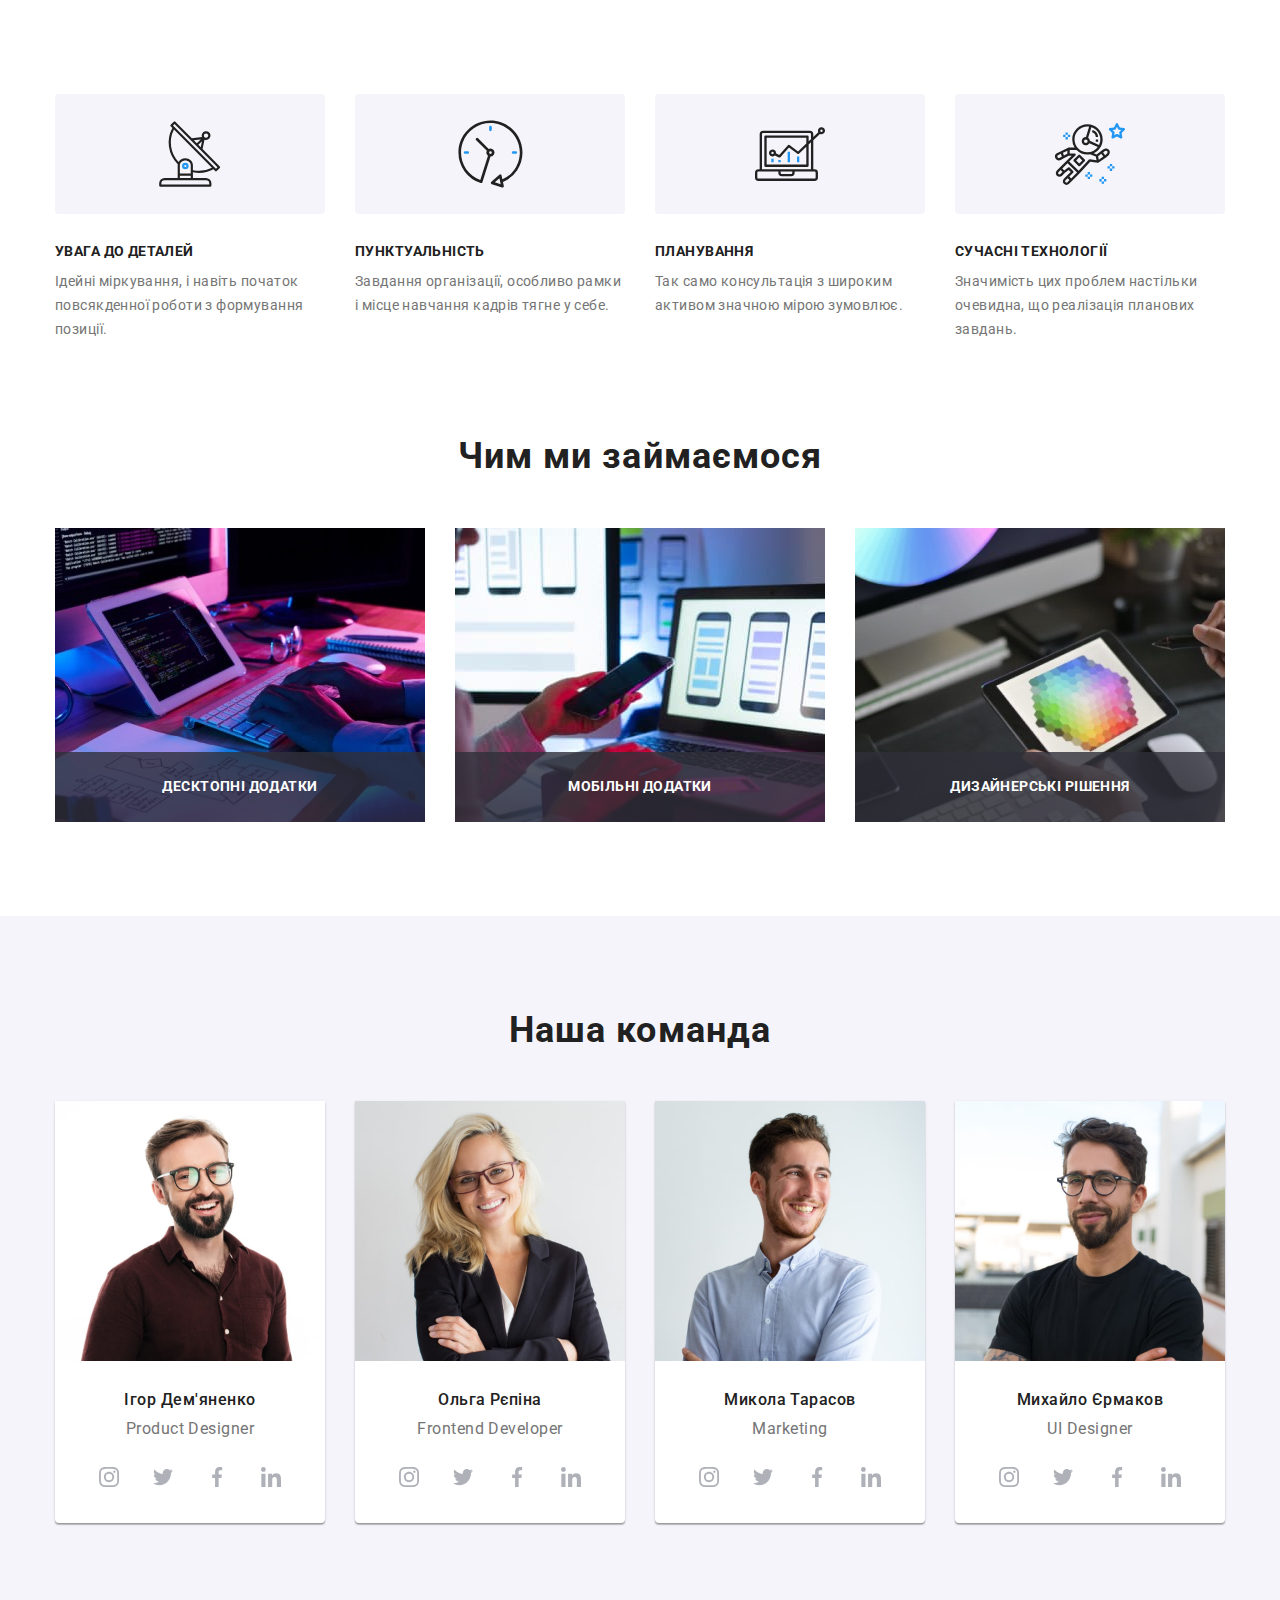
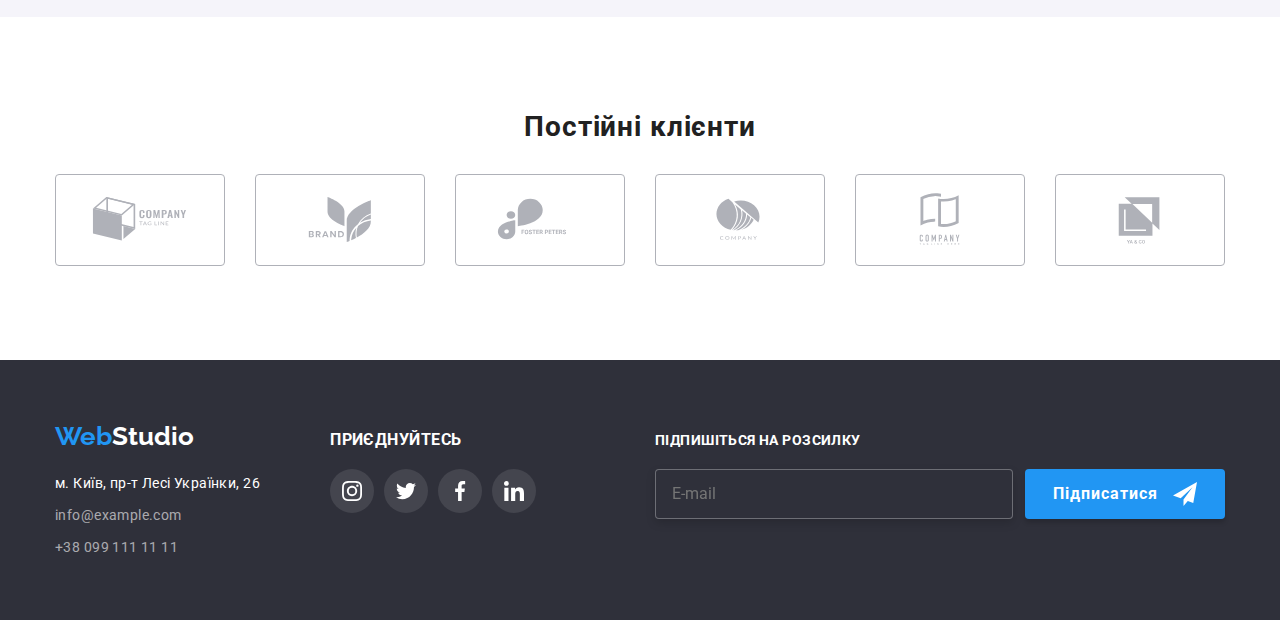
==== index.html @ 2b9a538c "фото та футер" ====
<!DOCTYPE html>
<html lang="uk">
  <head>
    <meta charset="UTF-8" />
    <meta http-equiv="X-UA-Compatible" content="IE=edge" />
    <meta name="viewport" content="width=device-width, initial-scale=1.0" />
    <title>WebStudio</title>
    <link rel="preconnect" href="https://fonts.googleapis.com"> 
    <link rel="preconnect" href="https://fonts.gstatic.com" crossorigin> 
    <link href="https://fonts.googleapis.com/css2?family=Raleway:wght@700&family=Roboto:wght@400;500;700;900&display=swap" rel="stylesheet">
    <link rel="stylesheet" href="https://cdnjs.cloudflare.com/ajax/libs/modern-normalize/1.1.0/modern-normalize.min.css">
    <link rel="stylesheet" href="./css/main.min.css">
    
</head>
  <body>
    <!-- <header class="header">
        <div class="conteiner">
            <nav class="navigation">  
                <span class="logo navigation__logo">
                    <a class="logo__wed link" href="/" lang="en">Web<span class="logo__studio--dark link">Studio</span> </a> 
                </span> 
                    <ul class="navigation__list link list">
                        <li class="navigation__page"> <a  class="navigation__link navigation__link--active link" href="./index.html">Студія</a></li>
                        <li class="navigation__page"> <a class="navigation__link link" href="./portfolio.html">Портфоліо</a></li>
                        <li class="navigation__page"> <a class="navigation__link link" href="#">Контакти</a></li>
                    </ul>
                </nav> 
                <ul class="contacts header__contacts list">
                    <li class="contacts__items">
                        <a href="moilto:info@devstudio.com" class="contacts__link link">
                            <svg class="contacts__icon" width="16" height="12"> 
                                <use href="./images/symbol-defs.svg#icon-envelope"></use>
                            </svg> 
                            info@devstudio.com </a></li>
                    <li class="contacts__items"> 
                        <a href="tel:+380961111111" class="contacts__link link">
                            <svg class="contacts__icon" width="10" height="16">
                                <use href="./images/symbol-defs.svg#icon-smartphone"></use>
                            </svg>
                            +38 096 111 11 11</a> 
                    </li> 
                </ul>
        </div>
    </header> -->
    <main>
        <!-- <section class="hero">
            <div class="conteiner">
                <h1 class="hero__title">Ефективні рішення для вашого бізнесу</h1>
                <button class="hero__btn" type="button" data-modal-open >Замовити послугу</button>
            </div>
        </section> -->
        <section class="after-hero section">
            <div class="conteiner">
                <h2 class="visually-hidden"> Наші переваги </h2>
            <ul class="after-hero__list">
                <li class="after-hero__item list"> 
                    <div class="after-hero__conteiner">
                        <svg class="after-hero__icon" width="65.32" height="70">
                            <use href="./images/symbol-defs.svg#icon-antenna-1"></use>
                        </svg>
                    </div>
                    <h3 class="after-hero__subtitle">УВАГА ДО ДЕТАЛЕЙ</h3> 
                    <p class="after-hero__text">Ідейні міркування, і навіть початок повсякденної роботи з формування позиції.</p>
                </li>
                <li class="after-hero__item list"> 
                    <div class="after-hero__conteiner">
                        <svg class="after-hero__icon" width="66.96" height="70">
                            <use href="./images/symbol-defs.svg#icon-clock-1"></use>
                        </svg>
                    </div>
                    <h3 class="after-hero__subtitle">ПУНКТУАЛЬНІСТЬ</h3> 
                    <p class="after-hero__text">Завдання організації, особливо рамки і місце навчання кадрів тягне у себе.</p>
                </li>
                <li class="after-hero__item list"> 
                    <div class="after-hero__conteiner">
                        <svg class="after-hero__icon" width="70" height="70">
                            <use  href="./images/symbol-defs.svg#icon-diagram-1"></use>
                        </svg>
                    </div>
                    <h3 class="after-hero__subtitle">ПЛАНУВАННЯ</h3> 
                    <p class="after-hero__text">Так само консультація з широким активом значною мірою зумовлює.</p>
                </li>
                <li class="after-hero__item list"> 
                    <div class="after-hero__conteiner">
                        <svg class="after-hero__icon" width="70" height="70">
                            <use href="./images/symbol-defs.svg#icon-astronaut-1"></use>
                        </svg>
                    </div>
                    <h3 class="after-hero__subtitle">СУЧАСНІ ТЕХНОЛОГІЇ</h3> 
                    <p class="after-hero__text">Значимість цих проблем настільки очевидна, що реалізація планових завдань.</p>
                </li>
            </ul>
            </div>  
        </section>
        <section class="work section">
            <div class="conteiner">
                <h2 class="work__heading">Чим ми займаємося</h2>
            <ul class="work__list">
                <li class="work__card list">
                    <img src="./images/img-1.jpg" alt="планування макету" class="work__img" width="370">
                    <div class="work__overlay">
                        <p class="work__text">Десктопні додатки</p>
                    </div>
                </li>
                <li class="work__card list">
                    <img src="./images/img-2.jpg" alt="позиціонування сторінки" class="work__img" width="370"> 
                    <div class="work__overlay">
                        <p class="work__text">Мобільні додатки</p>
                    </div>
                </li>
                <li class="work__card list">
                    <img src="./images/img-3.jpg" alt="підбір кольору" class="work__img" width="370">
                    <div class="work__overlay">
                        <p class="work__text">Дизайнерські рішення</p>
                    </div>
                </li>
            </ul>
            </div>
        </section>
        <section class="team section">
            <div class="conteiner">
                <h2 class="team__title list"> Наша команда</h2>
                <ul class="team__list">
                    <li class="developer team__items list"> 
                        <img  class="developer__foto" src="./images/specialist-1.jpg" alt="дизайнер продукта" width="270">
                        <div class="developer__conteiner">
                            <h3 class="developer__name">Ігор Дем'яненко</h3> 
                            <p class="developer__job" lang="en">Product Designer</p>
                            <ul class="developer__profile profile">
                                <li class="profile__list list">
                                    <a href="#" class="profile__link">
                                        <svg class="profile__icon" width="20" height="20">
                                            <use href="./images/symbol-defs.svg#icon-instagram-2"></use>
                                        </svg>
                                    </a>
                                </li>
                                <li class="profile__list list">
                                    <a href="#" class="profile__link">
                                        <svg class="profile__icon" width="20" height="20">
                                            <use href="./images/symbol-defs.svg#icon-twitter-1"></use>
                                        </svg>
                                    </a>
                                </li>
                                <li class="profile__list list">
                                    <a href="#" class="profile__link">
                                        <svg class="profile__icon" width="20" height="20">
                                            <use href="./images/symbol-defs.svg#icon-facebook-1"></use>
                                        </svg>
                                    </a>
                                </li>
                                <li class="profile__list list">
                                    <a href="#" class="profile__link">
                                        <svg class="profile__icon" width="20" height="20">
                                            <use href="./images/symbol-defs.svg#icon-linkedin-1"></use>
                                        </svg>
                                    </a>
                                </li>
                            </ul>
                        </div>
                    </li>
                    <li class="developer team__items list">
                        <img class="developer__foto" src="./images/specialist-2.jpg" alt="разработчик" width="270">
                        <div class="developer__conteiner">
                            <h3 class="developer__name">Ольга Рєпіна</h3> 
                            <p class="developer__job" lang="en">Frontend Developer</p>
                            <ul class="developer__profile profile">
                                <li class="profile__list list">
                                    <a href="#" class="profile__link">
                                        <svg class="profile__icon" width="20" height="20">
                                            <use href="./images/symbol-defs.svg#icon-instagram-2"></use>
                                        </svg>
                                    </a>
                                </li>
                                <li class="profile__list list">
                                    <a href="#" class="profile__link">
                                        <svg class="profile__icon" width="20" height="20">
                                            <use href="./images/symbol-defs.svg#icon-twitter-1"></use>
                                        </svg>
                                    </a>
                                </li>
                                <li class="profile__list list">
                                    <a href="#" class="profile__link">
                                        <svg class="profile__icon" width="20" height="20">
                                            <use href="./images/symbol-defs.svg#icon-facebook-1"></use>
                                        </svg>
                                    </a>
                                </li>
                                <li class="profile__list list">
                                    <a href="#" class="profile__link">
                                        <svg class="profile__icon" width="20" height="20">
                                            <use href="./images/symbol-defs.svg#icon-linkedin-1"></use>
                                        </svg>
                                    </a>
                                </li>
                            </ul>
                        </div>
                    </li>
                    <li class="developer team__items list">
                        <img class="developer__foto" src="./images/specialist-3.jpg" alt="маркетолог" width="270">
                        <div class="developer__conteiner">
                            <h3 class="developer__name">Микола Тарасов</h3> 
                            <p class="developer__job" lang="en">Marketing</p>
                            <ul class="developer__profile profile">
                                <li class="profile__list list">
                                    <a href="#" class="profile__link">
                                        <svg class="profile__icon" width="20" height="20">
                                            <use href="./images/symbol-defs.svg#icon-instagram-2"></use>
                                        </svg>
                                    </a>
                                </li>
                                <li class="profile__list list">
                                    <a href="#" class="profile__link">
                                        <svg class="profile__icon" width="20" height="20">
                                            <use href="./images/symbol-defs.svg#icon-twitter-1"></use>
                                        </svg>
                                    </a>
                                </li>
                                <li class="profile__list list">
                                    <a href="#" class="profile__link">
                                        <svg class="profile__icon" width="20" height="20">
                                            <use href="./images/symbol-defs.svg#icon-facebook-1"></use>
                                        </svg>
                                    </a>
                                </li>
                                <li class="profile__list list">
                                    <a href="#" class="profile__link">
                                        <svg class="profile__icon" width="20" height="20">
                                            <use href="./images/symbol-defs.svg#icon-linkedin-1"></use>
                                        </svg>
                                    </a>
                                </li>
                            </ul>
                        </div>
                    </li>
                    <li class="developer team__items list">
                        <img class="developer__foto" src="./images/specialist-4.jpg" alt="дизайнер интерфейсов" width="270">
                        <div class="developer__conteiner">
                            <h3 class="developer__name">Михайло Єрмаков</h3> 
                            <p class="developer__job" lang="en">UI Designer</p>
                            <ul class="developer__profile profile">
                                <li class="profile__list list">
                                    <a href="#" class="profile__link">
                                        <svg class="profile__icon" width="20" height="20">
                                            <use href="./images/symbol-defs.svg#icon-instagram-2"></use>
                                        </svg>
                                    </a>
                                </li>
                                <li class="profile__list list">
                                    <a href="#" class="profile__link">
                                        <svg class="profile__icon" width="20" height="20">
                                            <use href="./images/symbol-defs.svg#icon-twitter-1"></use>
                                        </svg>
                                    </a>
                                </li>
                                <li class="profile__list list">
                                    <a href="#" class="profile__link">
                                        <svg class="profile__icon" width="20" height="20">
                                            <use href="./images/symbol-defs.svg#icon-facebook-1"></use>
                                        </svg>
                                    </a>
                                </li>
                                <li class="profile__list list">
                                    <a href="#" class="profile__link">
                                        <svg class="profile__icon" width="20" height="20">
                                            <use href="./images/symbol-defs.svg#icon-linkedin-1"></use>
                                        </svg>
                                    </a>
                                </li>
                            </ul>
                        </div>
                        </li>
                </ul>
            </div>
        </section>
        <section class="our-client section">
            <div class="conteiner">
                 <h2 class="client__title">Постійні клієнти</h2>
                 <ul class="client__list list">
                    <li class="client__items">
                        <a href="#" class="client__wraper">
                            <svg class="client__icon" width="106" height="60">
                                <use href="./images/symbol-defs.svg#icon-Logo"></use>
                            </svg>
                        </a>  
                    </li>
                    <li class="client__items">
                        <a href="#" class="client__wraper">
                            <svg class="client__icon" width="106" height="60">
                                <use href="./images/symbol-defs.svg#icon-Logo-2"></use>
                            </svg>
                        </a>
                    </li>
                    <li class="client__items">
                        <a href="#" class="client__wraper">
                            <svg class="client__icon" width="106" height="60">
                                <use href="./images/symbol-defs.svg#icon-Logo-3"></use>
                            </svg>
                        </a>
                    </li>
                    <li class="client__items">
                        <a href="#" class="client__wraper">
                            <svg class="client__icon" width="106" height="60">
                                <use href="./images/symbol-defs.svg#icon-Logo-4"></use>
                            </svg>
                        </a>
                    </li>
                    <li class="client__items">
                        <a href="#" class="client__wraper">
                            <svg class="client__icon" width="106" height="60">
                                <use href="./images/symbol-defs.svg#icon-Logo-5"></use>
                            </svg>
                        </a>
                    </li>
                    <li class="client__items">
                        <a href="#" class="client__wraper">
                            <svg class="client__icon" width="106" height="60">
                                <use href="./images/symbol-defs.svg#icon-Logo-6"></use>
                            </svg>
                        </a>
                    </li>
                 </ul>
            </div>
        </section>
    </main>
    <footer class="footer">
        <div class="footer__conteiner conteiner"> 
            <div class="footer__wraper">
                <span class="logo footer__logo">
                    <a class="logo__wed link" href="/" lang="en">Web<span class="logo__studio--light link">Studio</span> </a> 
                </span> 
                 <address class="footer__contacts">
                    <ul class="footer__list">
                         <li class="footer__items list link">
                            <a href="https://goo.gl/maps/YGyB6HcbsNwQqxCWA" class="footer__address link"> м. Київ, пр-т Лесі Українки, 26</a>
                        </li>
                         <li class="footer__items list link">
                             <a href="moilto:info@example.com"  class="footer__mail link" target="_blank" rel="noopener noreferrer"> info@example.com </a>
                        </li>
                        <li class="footer__items list link">
                             <a href="tel:+380991111111" class="footer__tel link"> +38 099 111 11 11</a>
                        </li>
                    </ul> 
                 </address>
            </div>
            <div class="slogan footer__slogan">
                <p class="slogan__title">приєднуйтесь</p>
                <ul class="slogan__list profile">
                    <li class="profile__list list">
                        <a href="#" class="profile__link profile__link--footer">
                            <svg class="profile__icon" width="20" height="20">
                                <use href="./images/symbol-defs.svg#icon-instagram-2"></use>
                            </svg>
                        </a>
                    </li>
                    <li class="profile__list list">
                        <a href="#" class="profile__link profile__link--footer">
                            <svg class="profile__icon" width="20" height="20">
                                <use href="./images/symbol-defs.svg#icon-twitter-1"></use>
                            </svg>
                        </a>
                    </li>
                    <li class="profile__list list">
                        <a href="#" class="profile__link profile__link--footer">
                            <svg class="profile__icon" width="20" height="20">
                                <use href="./images/symbol-defs.svg#icon-facebook-1"></use>
                            </svg>
                        </a>
                    </li>
                    <li class="profile__list list">
                        <a href="#" class="profile__link profile__link--footer">
                            <svg class="profile__icon" width="20" height="20">
                                <use href="./images/symbol-defs.svg#icon-linkedin-1"></use>
                            </svg>
                        </a>
                    </li>
                </ul>
            </div>
            <div class="footer__form signature">
                <p class="signature__title">підпишіться на розсилку </p>
                <form class="signature__form">
                    <label class="signature__label" for="mail"></label>
                    <input  class="signature__input" type="email" name="mail" id="mail" placeholder="E-mail">
                    <button class="signature__btn" type="submit">Підписатися
                        <svg class="signature__icon" width="24" height="24">
                            <use href="./images/symbol-defs.svg#icon-icon-send"></use>
                        </svg>
                    </button>
                </form>
            </div>
        </div>   
    </footer>

    <!-- МОДАЛЬНЕ ВІКНО -->
    <!-- <div data-modal class="backdrop is-hidden">
        <div class="modal">
            <button data-modal-close class="modal__btn">
                <svg  class="modal__close-icon" width="18" height="18">
                    <use href="./images/symbol-defs.svg#icon-close-black"></use>
                </svg>
            </button>
            <form class="modal__form service">
                <p class="service__title">Залиште свої дані, ми вам передзвонимо</p>
                <div class="service__conteiner">
                    <label class="service__label" for="user-name">Ім'я</label>
                    <div class="service__wraper">
                        <input 
                        class="service__input" 
                        type="text" 
                        name="user-name" 
                        id="user-name">
                        <svg class="service__icon" width="18" height="18">
                            <use href="./images/symbol-defs.svg#icon-person-black-18dp-1"></use>
                         </svg>
                    </div>    
                </div>
                <div class="service__conteiner">
                    <label class="service__label" for="user-tel">Телефон</label>
                    <div class="service__wraper">
                        <input 
                        class="service__input" 
                        type="tel" 
                        name="tel" 
                        id="user-tel">
                        <svg class="service__icon" width="18" height="18">
                            <use href="./images/symbol-defs.svg#icon-phone-black-18dp-1"></use>
                        </svg>
                    </div>
                </div>
                <div class="service__conteiner">
                    <label class="service__label" for="user-mail">Пошта</label>
                    <div class="service__wraper">
                        <input 
                        class="service__input" 
                        type="email" 
                        name="user-mail" 
                        id="user-mail">
                        <svg class="service__icon" width="18" height="18">
                            <use href="./images/symbol-defs.svg#icon-email-black-18dp-1"></use>
                        </svg>
                    </div>   
                </div>
                <div class="service__coment">
                    <label class="service__label" for="coment">Коментар</label>
                    <textarea class="service__textare" name="coment" id="coment" rows="5" placeholder="Введіть текст"></textarea>
                </div>
                <div class="service__checkbox checkbox">
                    <label class="checkbox__label">
                        <input 
                        class="checkbox__input visually-hidden"
                        type="checkbox"
                        name="agree"> 
                        <span class="checkbox__icon"></span>
                        Погоджуюся з розсилкою та приймаю 
                        <a href="#" class="checkbox__link"> Умови договору </a>
                    </label>
                </div>
                <button type="submit" class="service__btn">Відправити</button>
            </form>
        </div>
    </div> -->
    <script src="./js/modal.js"></script>
  </body>
</html>
---- css/main.min.css ----
:root{--header-color: #212121;--light-header-color:#FFFFFF;--text-color:#757575;--logo-accent-color: #2196F3;--logo-dark-color: #000000;--logo-light-color: #FFFFFF;--btn-color: #2196F3;--btn-portfolio-color: #F5F4FA;--active-color: #2196F3;--btn-text-active-color: #FFFFFF;--main-background-color: #FFFFFF;--hero-backgroud-color: #2F303A;--our-team-background-color: #F5F4FA;--after-hero-icon-background-color: #F5F4FA;--our-team-foto-background-color: #FFFFFF;--footer-background-color: #2F303A;--footer-address-color: rgba(255, 255, 255, 0.6)}p,h1,h2,h3,h4,h5,h6{margin:0}ul,ol{margin:0;padding:0}img{display:block;max-width:100%;width:100%;height:auto}.list{list-style:none}.link{text-decoration:none}body{font-family:"Roboto",sans-serif;color:var(--header-color);background:var(--main-background-color)}.visually-hidden{position:absolute;width:1px;height:1px;margin:-1px;border:0;padding:o;white-space:nowrap;clip-path:inset(100%);clip:rect(0 0 0 0);overflow:hidden}.conteiner{width:100%;max-width:1200px;padding:0 15px;margin-left:auto;margin-right:auto}@media screen and (min-width: 480px){.conteiner{max-width:480px}}@media screen and (min-width: 768px){.conteiner{max-width:768px}}@media screen and (min-width: 1200px){.conteiner{max-width:1200px}}.section{padding:60px 0px}@media screen and (min-width: 1200px){.section{padding:94px 0px}}.logo{font-family:"Raleway",sans-serif;font-size:26px;line-height:1.24;font-weight:700;font-weight:700;font-size:26px;line-height:1.24}.logo__wed{color:var(--logo-accent-color)}.logo__studio--dark{color:var(--logo-dark-color)}.logo__studio--light{color:var(--logo-light-color)}.header{border-bottom:1px solid #ececec}.header .conteiner{display:flex}@media screen and (max-width: 767px){.header{display:none}}.navigation{display:flex}.navigation__logo{margin-right:93px;padding-top:24px;padding-bottom:24px}.navigation__list{display:flex;align-items:center}.navigation__page:not(:last-child){margin-right:50px}.navigation__link{position:relative;display:block;padding:32px 0;color:inherit;font-size:14px;line-height:1.14;font-weight:500;letter-spacing:.02em;transition:color 250ms cubic-bezier(0.4, 0, 0.2, 1)}.navigation__link--active{color:var(--active-color)}.navigation__link--active::after{content:"";position:absolute;left:0;bottom:-1.5%;display:block;width:100%;height:4px;border-radius:2px;background-color:var(--active-color)}.header__contacts{display:flex;margin-left:auto}.contacts__items:not(:last-child){margin-right:50px}.contacts__link{display:flex;align-items:center;padding:32px 0;font-size:14px;line-height:1.14;font-weight:500;letter-spacing:.02em;color:var(--text-color);transition:color 250ms cubic-bezier(0.4, 0, 0.2, 1)}.contacts__link:hover,.contacts__link:focus{color:var(--active-color)}.contacts__icon{margin-right:10px;fill:currentColor}.navigation__page:hover,.navigation__page:focus{color:var(--active-color)}.hero{margin:0 auto;height:100%;width:480px;background:var(--hero-backgroud-color);background-image:linear-gradient(to right, rgba(47, 48, 58, 0.4), rgba(47, 48, 58, 0.4)),url(../images/bg.jpg);background-repeat:no-repeat;background-position:column}.hero .conteiner{width:696px}.hero__title{margin:0;margin-bottom:30px;font-size:44px;line-height:1.36;font-weight:900;letter-spacing:.06em;color:var(--light-header-color);text-align:center;text-transform:uppercase}.hero__btn{display:block;margin:0 auto;padding:10px 32px;background:var(--btn-color);box-shadow:0px 4px 4px rgba(0,0,0,.15);border-radius:4px;border:rgba(0,0,0,0);font-size:16px;line-height:1.87;font-weight:700;letter-spacing:.06em;font-family:inherit;color:var(--light-header-color);transition:background 250ms cubic-bezier(0.4, 0, 0.2, 1)}.hero__btn:hover{background:#188ceb}.after-hero__list{display:flex;flex-wrap:wrap;gap:30px}.after-hero__item{width:100%}@media screen and (min-width: 768px){.after-hero__item{width:calc((100% - 30px)/2)}}@media screen and (min-width: 1200px){.after-hero__item{width:calc((100% - 90px)/4)}}.after-hero__conteiner{height:120px;background-color:var(--after-hero-icon-background-color);border-radius:4px;display:flex;align-items:center;justify-content:center}.after-hero__subtitle{text-align:center;margin-top:30px;font-size:14px;line-height:1.14;font-weight:700;letter-spacing:.03em;text-transform:uppercase;color:var(--header-color)}@media screen and (min-width: 768px){.after-hero__subtitle{text-align:left}}.after-hero__text{margin-top:10px;font-size:14px;line-height:1.71;letter-spacing:.03em;font-size:14px;line-height:1.71;letter-spacing:.03em;color:var(--text-color)}.work{padding-top:0}@media screen and (max-width: 1199px){.work{display:none}}.work__heading{font-size:36px;line-height:1.16;font-weight:700;letter-spacing:.03em;text-align:center;text-align:center;color:var(--header-color)}.work__list{margin-top:50px;display:flex}.work__card:not(:last-child){margin-right:30px}.work__card{position:relative;display:block;max-width:100%;height:auto}.work__img{display:block;max-width:100%;height:auto}.work__overlay{position:absolute;background:rgba(47,48,58,.8);width:100%;height:70px;bottom:0;display:flex;justify-content:center;align-items:center}.work__text{font-size:14px;line-height:1.14;font-weight:700;letter-spacing:.03em;text-transform:uppercase;color:var(--light-header-color)}.team{background:var(--our-team-background-color)}.team__title{font-size:36px;line-height:1.16;font-weight:700;letter-spacing:.03em;text-align:center;text-align:center;color:var(--header-color)}.team__list{display:flex;flex-wrap:wrap;gap:30px;margin-top:50px}.team__items{width:100%}@media screen and (min-width: 768px){.team__items{width:calc((100% - 30px)/2)}}@media screen and (min-width: 1200px){.team__items{width:calc((100% - 90px)/4)}}.developer{background:var(--our-team-foto-background-color);box-shadow:0px 1px 3px rgba(0,0,0,.12),0px 1px 1px rgba(0,0,0,.14),0px 2px 1px rgba(0,0,0,.2);border-radius:0px 0px 4px 4px}.developer__conteiner{padding-top:30px;padding-bottom:24px}.developer__name{font-size:16px;line-height:1.18;font-weight:500;letter-spacing:.03em;text-align:center;color:var(--header-color)}.developer__job{margin-top:10px;text-align:center;font-size:16px;line-height:1.17;font-weight:400;letter-spacing:.03em;line-height:1.18;color:var(--text-color)}.developer__profile{display:flex;justify-content:center;gap:10px;margin-top:16px}.profile__list{display:flex;align-items:center;justify-content:center}.profile__link{display:flex;align-items:center;justify-content:center;width:44px;height:44px;border-radius:50%;color:#afb1b8;transition:color 250ms cubic-bezier(0.4, 0, 0.2, 1),background-color 250ms cubic-bezier(0.4, 0, 0.2, 1)}.profile__link:hover,.profile__link:focus{background-color:var(--active-color);color:#fff}.profile__icon{fill:currentColor}.profile__link--footer{color:#fff;background-color:rgba(255,255,255,.1)}.profile__link--footer:hover,.profile__link--footer:focus{background-color:var(--active-color)}.client__title{font-size:28px;line-height:1.17;font-weight:700;letter-spacing:.03em;text-align:center}.client__list{display:flex;flex-wrap:wrap;gap:30px;margin-top:30px}.client__items{width:calc((100% - 30px)/2)}@media screen and (min-width: 768px){.client__items{width:calc((100% - 60px)/3)}}@media screen and (min-width: 1200px){.client__items{width:calc((100% - 150px)/6)}}.client__wraper{display:flex;align-items:center;justify-content:center;height:92px;outline:rgba(0,0,0,0);border:1px solid #afb1b8;border-radius:4px;color:#afb1b8;transition:color 250ms cubic-bezier(0.4, 0, 0.2, 1),border-color 250ms cubic-bezier(0.4, 0, 0.2, 1)}.client__wraper:hover,.client__wraper:focus{color:var(--active-color);border-color:var(--active-color)}.client__icon{fill:currentColor}.footer{padding:60px 0;background:var(--footer-background-color)}.footer__conteiner{display:flex}@media screen and (max-width: 767px){.footer__conteiner{flex-direction:column}}@media screen and (min-width: 768px)and (max-width: 1199px){.footer__conteiner{flex-wrap:wrap;align-items:baseline}}@media screen and (min-width: 1200px){.footer__conteiner{align-items:baseline}}@media screen and (min-width: 768px)and (max-width: 1199px){.footer__wraper{padding-left:76px}}@media screen and (max-width: 1199px){.footer__logo{display:flex;justify-content:center}}.footer__contacts{margin-top:20px;font-style:normal}.footer__items:not(:first-child){margin-top:8px}.footer__address{font-size:14px;line-height:1.71;letter-spacing:.03em;color:var(--light-header-color);transition:color 250ms cubic-bezier(0.4, 0, 0.2, 1)}.footer__address:hover,.footer__address:focus{color:var(--active-color)}@media screen and (max-width: 1199px){.footer__address{display:flex;justify-content:center}}.footer__mail,.footer__tel{font-size:14px;line-height:1.71;letter-spacing:.03em;color:var(--footer-address-color);transition:color 250ms cubic-bezier(0.4, 0, 0.2, 1)}.footer__mail:hover,.footer__mail:focus,.footer__mail:hover,.footer__mail:focus,.footer__tel:hover,.footer__tel:focus,.footer__tel:hover,.footer__tel:focus{color:var(--active-color)}@media screen and (max-width: 1199px){.footer__mail,.footer__tel{display:flex;justify-content:center}}@media screen and (max-width: 767px){.footer__slogan{padding-top:60px}}@media screen and (min-width: 768px)and (max-width: 1199px){.footer__slogan{padding-right:89px;margin-left:auto}}@media screen and (min-width: 1200px){.footer__slogan{margin-left:70px}}.slogan__title{font-size:16px;line-height:1.14;font-weight:700;letter-spacing:.03em;text-transform:uppercase;color:var(--logo-light-color)}@media screen and (max-width: 1199px){.slogan__title{text-align:center}}.slogan__list{display:flex;justify-content:center;gap:10px;margin-top:20px}.footer__form{padding-top:60px}@media screen and (min-width: 768px)and (max-width: 1199px){.footer__form{width:100%;margin-left:auto;margin-right:auto}}@media screen and (min-width: 1200px){.footer__form{margin-left:auto;padding-top:0}}.signature__form{margin-top:20px;display:flex}@media screen and (max-width: 1199px){.signature__form{flex-direction:column}}@media screen and (min-width: 768px)and (max-width: 1199px){.signature__form{justify-content:center;align-items:center;margin-left:auto;margin-right:auto}}.signature__title{height:fit-content;font-size:14px;line-height:1.14;font-weight:700;letter-spacing:.03em;text-transform:uppercase;color:var(--logo-light-color)}@media screen and (max-width: 1199px){.signature__title{text-align:center}}.signature__input{padding:15px 16px;color:#fff;background-color:var(--footer-background-color);border:1px solid rgba(255,255,255,.3);filter:drop-shadow(0px 4px 4px rgba(0, 0, 0, 0.15));border-radius:4px;outline:none;transition:border-color 250ms cubic-bezier(0.4, 0, 0.2, 1)}.signature__input:hover,.signature__input:focus{border-color:var(--active-color)}@media screen and (max-width: 1199px){.signature__input{width:100%;max-width:450px}}@media screen and (min-width: 1200px){.signature__input{width:358px;margin-right:12px}}.signature__btn{position:relative;display:flex;align-items:center;width:200px;font-family:inherit;font-size:16px;line-height:1.87;font-weight:700;letter-spacing:.06em;color:var(--btn-text-active-color);background:var(--btn-color);box-shadow:0px 4px 4px rgba(0,0,0,.15);border-radius:4px;border:rgba(0,0,0,0);padding:0;padding-left:28px;cursor:pointer;margin-left:auto;margin-right:auto}@media screen and (max-width: 1199px){.signature__btn{height:50px;margin-top:20px}}.signature__icon{position:absolute;left:148px;top:13px;fill:currentColor}.choose__conteiner{display:flex;flex-wrap:wrap;gap:15px 8px;justify-content:flex-start}@media screen and (min-width: 768px){.choose__conteiner{justify-content:center}}.choose__btn{display:inline-block;text-align:center;padding:6px 22px;width:100%;font-family:inherit;font-size:16px;line-height:1.625;font-weight:500;letter-spacing:.03em;color:var(--header-color);background:var(--btn-portfolio-color);border:rgba(0,0,0,0);border-radius:4px;cursor:pointer;transition:background 250ms cubic-bezier(0.4, 0, 0.2, 1),color 250ms cubic-bezier(0.4, 0, 0.2, 1),box-shadow 250ms cubic-bezier(0.4, 0, 0.2, 1)}.choose__btn--first{padding:6px 25px}.choose__btn--active{background:var(--active-color);color:var(--btn-text-active-color)}.choose__btn:hover,.choose__btn:focus{background:var(--active-color);color:var(--btn-text-active-color);box-shadow:0px 3px 1px rgba(0,0,0,.1),0px 1px 2px rgba(0,0,0,.08),0px 2px 2px rgba(0,0,0,.12)}.main__portfolio{margin-top:50px;display:flex;flex-wrap:wrap;gap:30px}.portfolio__list{width:100%;transition:box-shadow 250ms cubic-bezier(0.4, 0, 0.2, 1)}.portfolio__list:hover,.portfolio__list:focus{box-shadow:0px 1px 1px rgba(0,0,0,.12),0px 4px 4px rgba(0,0,0,.06),1px 4px 6px rgba(0,0,0,.16)}@media screen and (min-width: 768px){.portfolio__list{width:calc((100% - 30px)/2)}}@media screen and (min-width: 1200px){.portfolio__list{width:calc((100% - 60px)/3)}}.portfolio__box{position:relative;overflow:hidden}.portfolio__overlay{position:absolute;top:0;left:0;background-color:rgba(33,150,243,.9);display:block;padding:77px 24px;transform:translateY(101%);transition:transform 250ms cubic-bezier(0.4, 0, 0.2, 1)}.portfolio__link:hover .portfolio__overlay,.portfolio__link:focus .portfolio__overlay{transform:translateY(0)}.portfolio__text{font-size:18px;line-height:1.56;font-weight:400;letter-spacing:.03em;color:var(--light-header-color)}.portfolio__link{display:flex;flex-direction:column}.portfolio__conteiner{flex-grow:1;padding:20px 24px;border:1px solid #eee;border-top:none}.portfolio__title{font-size:18px;line-height:2;font-weight:700;color:var(--header-color)}.portfolio__after-title{margin-top:4px;font-size:16px;line-height:1.87;color:var(--text-color)}.backdrop{position:fixed;top:0;left:0;width:100%;height:100%;background-color:rgba(0,0,0,.2);transition:opacity 250ms cubic-bezier(0.4, 0, 0.2, 1),visibility 250ms cubic-bezier(0.4, 0, 0.2, 1)}.backdrop.is-hidden{visibility:hidden;opacity:0;pointer-events:none}.backdrop.is-hidden .modal{transform:translate(-50%, -50%) scale(0.5)}.modal{position:absolute;top:50%;left:50%;transform:translate(-50%, -50%) scale(1);height:581px;width:528px;padding:40px;background-color:var(--main-background-color);box-shadow:0px 1px 3px rgba(0,0,0,.12),0px 1px 1px rgba(0,0,0,.14),0px 2px 1px rgba(0,0,0,.2);border-radius:4px;transition:transform 250ms cubic-bezier(0.4, 0, 0.2, 1)}.modal__btn{position:absolute;top:8px;right:8px;display:flex;align-items:center;justify-content:center;color:#212121;width:30px;height:30px;background-color:var(--main-background-color);border:1px solid rgba(0,0,0,.1);border-radius:50%;cursor:pointer}.modal__btn:hover,.modal__btn:focus{color:var(--active-color)}.modal__close-icon{fill:currentColor}.service__title{font-size:20px;line-height:1.15;font-weight:700;letter-spacing:.03em;text-align:center;margin-bottom:12px}.service__conteiner{display:flex;flex-direction:column;margin-bottom:10px}.service__label{margin-bottom:4px;font-size:12px;line-height:1.16;font-weight:400;letter-spacing:.01em;color:var(--text-color)}.service__wraper{position:relative}.service__input{font:inherit;width:100%;height:40px;padding-top:14px;padding-bottom:14px;padding-left:42px;border:1px solid rgba(33,33,33,.2);border-radius:4px;cursor:pointer;transition:border-color 250ms cubic-bezier(0.4, 0, 0.2, 1);outline:none}.service__input:focus,.service__input:hover{border-color:var(--active-color)}.service__icon{position:absolute;top:50%;left:15px;transform:translateY(-50%);display:inline-block;transition:fill 250ms cubic-bezier(0.4, 0, 0.2, 1)}.service__input:focus+.service__icon,.service__input:hover+.service__icon{fill:var(--active-color)}.service__coment{display:flex;flex-direction:column;margin-bottom:20px;font-size:12px;line-height:1.16;font-weight:400}.service__textare{padding:12px 16px;cursor:pointer;resize:none;outline:none;border:1px solid rgba(33,33,33,.2);border-radius:4px;transition:border-color 250ms cubic-bezier(0.4, 0, 0.2, 1)}.service__textare::placeholder{font-size:12px;line-height:1.16;font-weight:400;letter-spacing:.01em;color:rgba(117,117,117,.5)}.service__textare:focus,.service__textare:hover{border-color:var(--active-color)}.service__checkbox{margin-bottom:30px;padding:0 12px}.checkbox__label{display:flex;align-items:center;justify-content:space-evenly;font:inherit;font-size:14px;line-height:1.71;font-weight:400;letter-spacing:.03em;color:var(--text-color)}.checkbox__icon{width:16px;height:15px;border:2px solid #212121;border-radius:4px}.checkbox__input:checked~.checkbox__icon{border-color:var(--active-color);background-color:var(--active-color);background-image:url(../images/icon_check.svg);background-size:contain;background-origin:border-box}.checkbox__link{color:var(--active-color)}.service__btn{display:flex;align-items:center;text-align:center;margin-left:auto;margin-right:auto;padding:10px 52px;font:inherit;letter-spacing:.06em;color:var(--btn-text-active-color);background:var(--btn-color);box-shadow:0px 4px 4px rgba(0,0,0,.15);border-radius:4px;border:rgba(0,0,0,0);cursor:pointer;transition:background-color 250ms cubic-bezier(0.4, 0, 0.2, 1)}.service__btn:focus,.service__btn:hover{background-color:#188ce8}/*# sourceMappingURL=main.min.css.map */
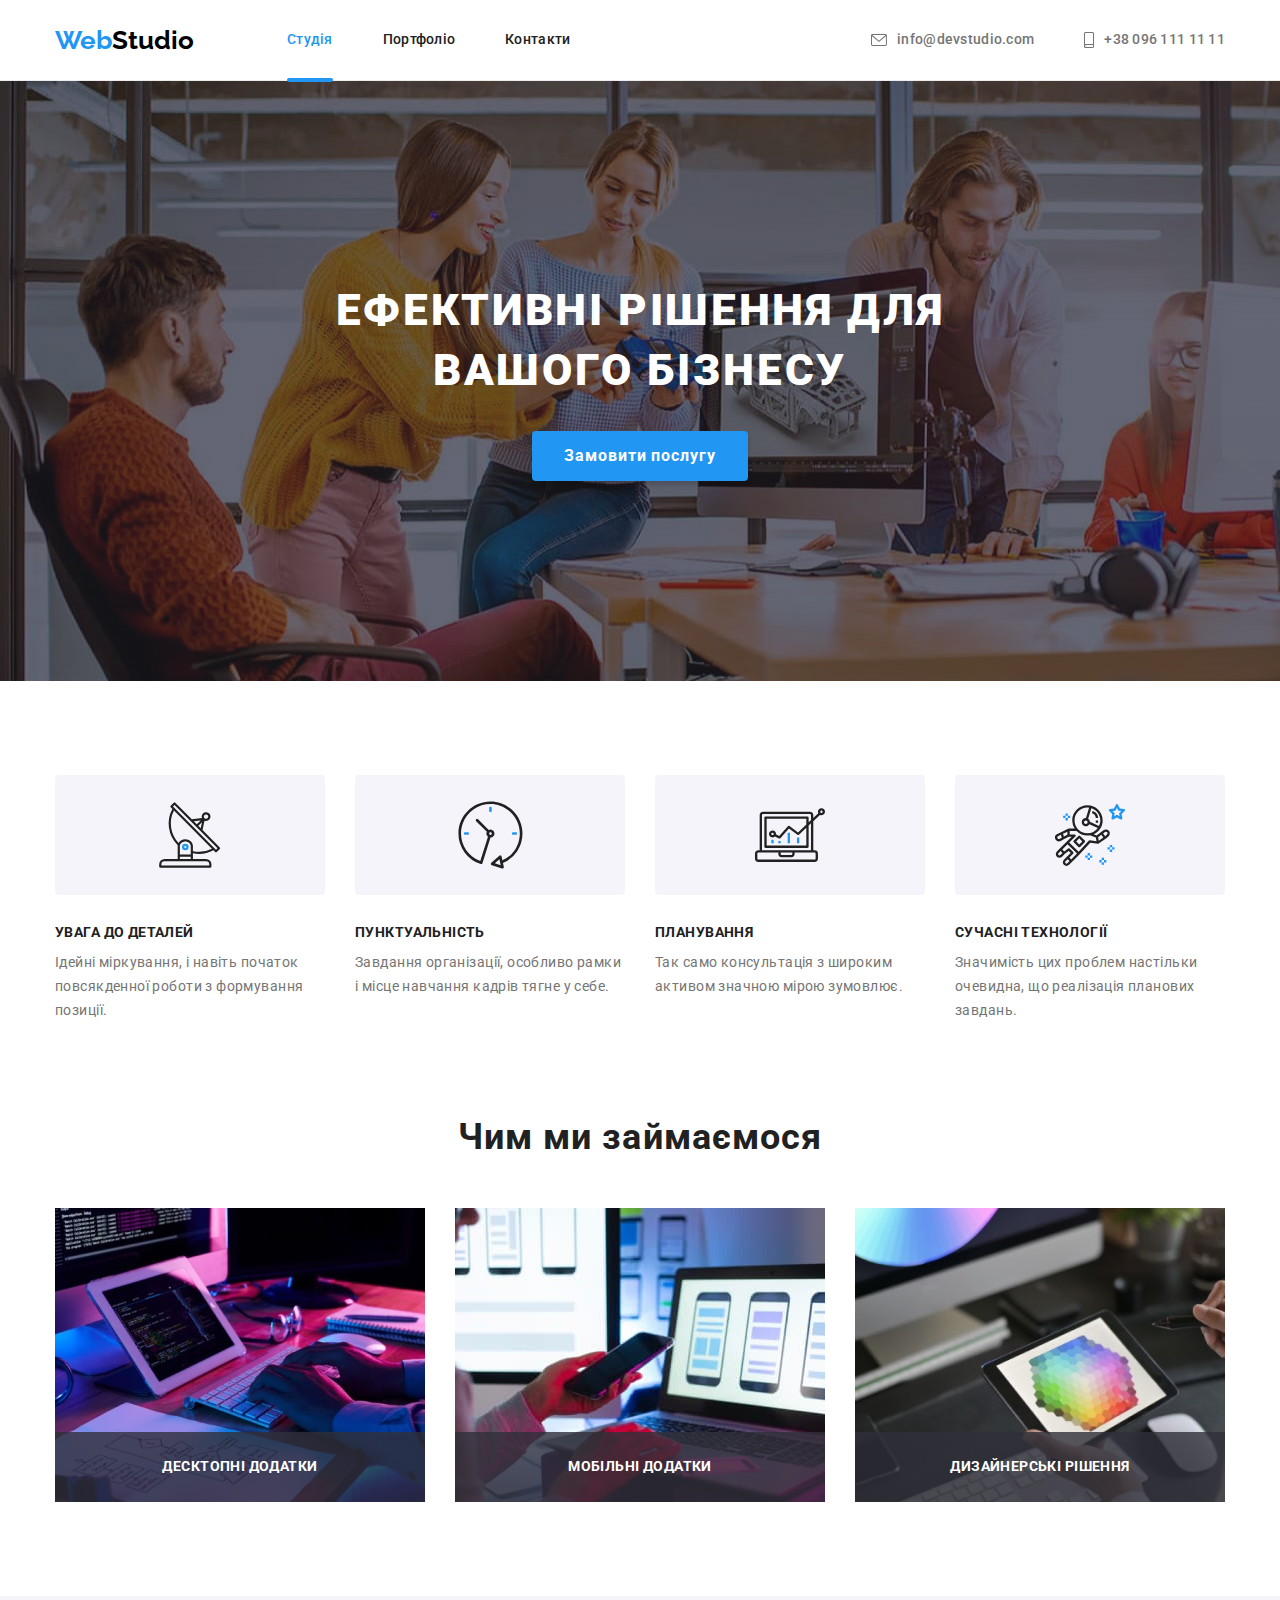
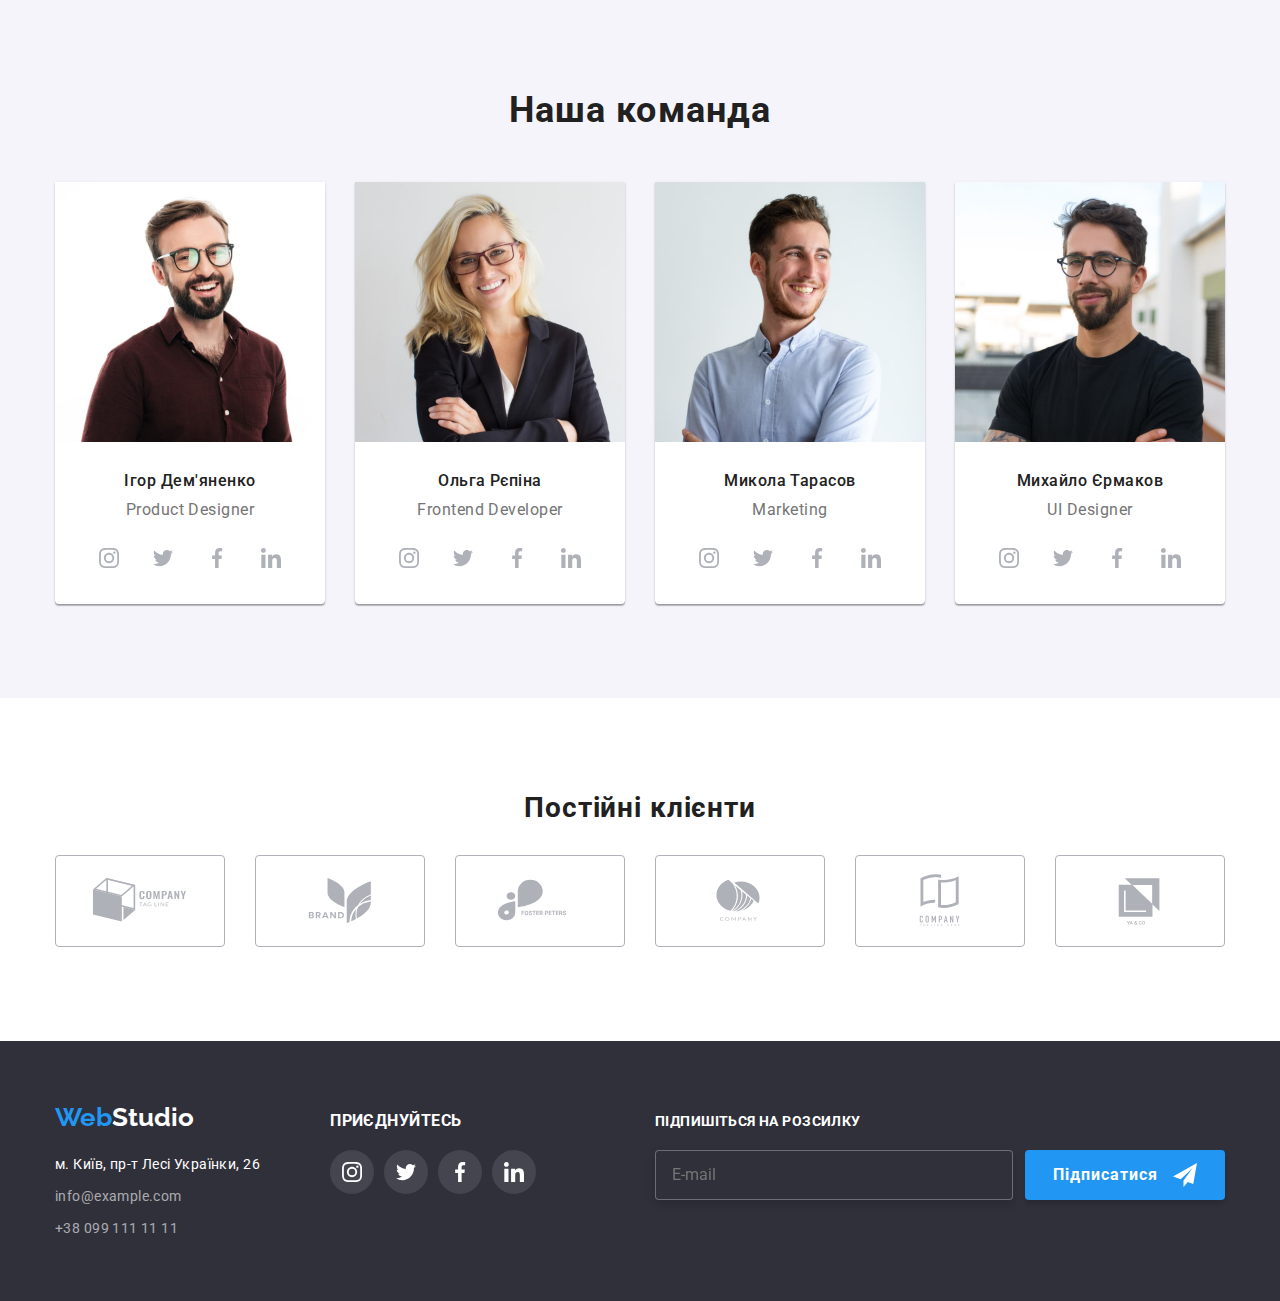
==== commit 7f061b4f: "студія, портфоліо" ====
--- a/index.html
+++ b/index.html
@@ -13,7 +13,7 @@
     
 </head>
   <body>
-    <!-- <header class="header">
+    <header class="header">
         <div class="conteiner">
             <nav class="navigation">  
                 <span class="logo navigation__logo">
@@ -28,27 +28,27 @@
                 <ul class="contacts header__contacts list">
                     <li class="contacts__items">
                         <a href="moilto:info@devstudio.com" class="contacts__link link">
-                            <svg class="contacts__icon" width="16" height="12"> 
+                            <svg class="contacts__icon contacts__icon--mail"> 
                                 <use href="./images/symbol-defs.svg#icon-envelope"></use>
                             </svg> 
                             info@devstudio.com </a></li>
                     <li class="contacts__items"> 
                         <a href="tel:+380961111111" class="contacts__link link">
-                            <svg class="contacts__icon" width="10" height="16">
+                            <svg class="contacts__icon contacts__icon--tel">
                                 <use href="./images/symbol-defs.svg#icon-smartphone"></use>
                             </svg>
                             +38 096 111 11 11</a> 
                     </li> 
                 </ul>
         </div>
-    </header> -->
+    </header>
     <main>
-        <!-- <section class="hero">
+        <section class="hero">
             <div class="conteiner">
                 <h1 class="hero__title">Ефективні рішення для вашого бізнесу</h1>
                 <button class="hero__btn" type="button" data-modal-open >Замовити послугу</button>
             </div>
-        </section> -->
+        </section>
         <section class="after-hero section">
             <div class="conteiner">
                 <h2 class="visually-hidden"> Наші переваги </h2>
@@ -97,19 +97,34 @@
                 <h2 class="work__heading">Чим ми займаємося</h2>
             <ul class="work__list">
                 <li class="work__card list">
-                    <img src="./images/img-1.jpg" alt="планування макету" class="work__img" width="370">
+                    <picture>
+                        <source srcset="./images/img-desk-1x-1.jpg 1x, 
+                        ./images/img-desk-2x-1.jpg 2x"
+                        media="(min-width: 1200px)"/>
+                        <img src="./images/img-desk-1x-1.jpg" alt="планування макету" class="work__img" width="370">
+                    </picture>
                     <div class="work__overlay">
                         <p class="work__text">Десктопні додатки</p>
                     </div>
                 </li>
                 <li class="work__card list">
-                    <img src="./images/img-2.jpg" alt="позиціонування сторінки" class="work__img" width="370"> 
+                    <picture>
+                        <source srcset="./images/img-desk-1x-2.jpg 1x, 
+                        ./images/img-desk-2x-2.jpg 2x"
+                        media="(min-width: 1200px)"/>
+                        <img src="./images/img-desk-1x-2.jpg" alt="позиціонування сторінки" class="work__img" width="370"> 
+                    </picture>
                     <div class="work__overlay">
                         <p class="work__text">Мобільні додатки</p>
                     </div>
                 </li>
                 <li class="work__card list">
-                    <img src="./images/img-3.jpg" alt="підбір кольору" class="work__img" width="370">
+                    <picture>
+                        <source srcset="./images/img-desk-1x-3.jpg 1x, 
+                        ./images/img-desk-2x-3.jpg 2x"
+                        media="(min-width: 1200px)"/>
+                        <img src="./images/img-desk-1x-3.jpg" alt="підбір кольору" class="work__img" width="370">
+                    </picture>
                     <div class="work__overlay">
                         <p class="work__text">Дизайнерські рішення</p>
                     </div>
@@ -122,7 +137,21 @@
                 <h2 class="team__title list"> Наша команда</h2>
                 <ul class="team__list">
                     <li class="developer team__items list"> 
-                        <img  class="developer__foto" src="./images/specialist-1.jpg" alt="дизайнер продукта" width="270">
+                        <picture>
+                            <source srcset="./images/specialist-desk-1x-1.jpg 1x, 
+                            ./images/specialist-desk-2x-1.jpg 2x"
+                            media="(min-width: 1200px)"
+                            />
+                            <source srcset="./images/specialist-tab-1x-1.jpg 1x, 
+                            ./images/specialist-tab-2x-1.jpg 2x"
+                            media="(min-width: 768px)"
+                            />
+                            <source srcset="./images/specialist-mob-1x-1.jpg 1x, 
+                            ./images/specialist-mob-2x-1.jpg 2x"
+                            media="(max-width: 767px)"
+                            />
+                            <img  class="developer__foto" src="./images/specialist-desk-1x-1.jpg" alt="дизайнер продукта" width="270">
+                        </picture> 
                         <div class="developer__conteiner">
                             <h3 class="developer__name">Ігор Дем'яненко</h3> 
                             <p class="developer__job" lang="en">Product Designer</p>
@@ -159,7 +188,21 @@
                         </div>
                     </li>
                     <li class="developer team__items list">
-                        <img class="developer__foto" src="./images/specialist-2.jpg" alt="разработчик" width="270">
+                        <picture>
+                            <source srcset="./images/specialist-desk-1x-2.jpg 1x, 
+                            ./images/specialist-desk-2x-2.jpg 2x"
+                            media="(min-width: 1200px)"
+                            />
+                            <source srcset="./images/specialist-tab-1x-2.jpg 1x, 
+                            ./images/specialist-tab-2x-2.jpg 2x"
+                            media="(min-width: 768px)"
+                            />
+                            <source srcset="./images/specialist-mob-1x-2.jpg 1x, 
+                            ./images/specialist-mob-2x-2.jpg 2x"
+                            media="(max-width: 767px)"
+                            />
+                            <img class="developer__foto" src="./images/specialist-desk-1x-2.jpg" alt="разработчик" width="270">
+                        </picture> 
                         <div class="developer__conteiner">
                             <h3 class="developer__name">Ольга Рєпіна</h3> 
                             <p class="developer__job" lang="en">Frontend Developer</p>
@@ -196,7 +239,21 @@
                         </div>
                     </li>
                     <li class="developer team__items list">
-                        <img class="developer__foto" src="./images/specialist-3.jpg" alt="маркетолог" width="270">
+                        <picture>
+                            <source srcset="./images/specialist-desk-1x-3.jpg 1x, 
+                            ./images/specialist-desk-2x-3.jpg 2x"
+                            media="(min-width: 1200px)"
+                            />
+                            <source srcset="./images/specialist-tab-1x-3.jpg 1x, 
+                            ./images/specialist-tab-2x-3.jpg 2x"
+                            media="(min-width: 768px)"
+                            />
+                            <source srcset="./images/specialist-mob-1x-3.jpg 1x, 
+                            ./images/specialist-mob-2x-3.jpg 2x"
+                            media="(max-width: 767px)"
+                            />
+                            <img class="developer__foto" src="./images/specialist-desk-1x-3.jpg" alt="маркетолог" width="270">
+                        </picture>
                         <div class="developer__conteiner">
                             <h3 class="developer__name">Микола Тарасов</h3> 
                             <p class="developer__job" lang="en">Marketing</p>
@@ -233,7 +290,21 @@
                         </div>
                     </li>
                     <li class="developer team__items list">
-                        <img class="developer__foto" src="./images/specialist-4.jpg" alt="дизайнер интерфейсов" width="270">
+                        <picture>
+                            <source srcset="./images/specialist-desk-1x-4.jpg 1x, 
+                            ./images/specialist-desk-2x-4.jpg 2x"
+                            media="(min-width: 1200px)"
+                            />
+                            <source srcset="./images/specialist-tab-1x-4.jpg 1x, 
+                            ./images/specialist-tab-2x-4.jpg 2x"
+                            media="(min-width: 768px)"
+                            />
+                            <source srcset="./images/specialist-mob-1x-4.jpg 1x, 
+                            ./images/specialist-mob-2x-4.jpg 2x"
+                            media="(max-width: 767px)"
+                            />
+                            <img class="developer__foto" src="./images/specialist-desk-1x-4.jpg" alt="дизайнер интерфейсов" width="270">
+                        </picture> 
                         <div class="developer__conteiner">
                             <h3 class="developer__name">Михайло Єрмаков</h3> 
                             <p class="developer__job" lang="en">UI Designer</p>
--- a/css/main.min.css
+++ b/css/main.min.css
@@ -1 +1 @@
-:root{--header-color: #212121;--light-header-color:#FFFFFF;--text-color:#757575;--logo-accent-color: #2196F3;--logo-dark-color: #000000;--logo-light-color: #FFFFFF;--btn-color: #2196F3;--btn-portfolio-color: #F5F4FA;--active-color: #2196F3;--btn-text-active-color: #FFFFFF;--main-background-color: #FFFFFF;--hero-backgroud-color: #2F303A;--our-team-background-color: #F5F4FA;--after-hero-icon-background-color: #F5F4FA;--our-team-foto-background-color: #FFFFFF;--footer-background-color: #2F303A;--footer-address-color: rgba(255, 255, 255, 0.6)}p,h1,h2,h3,h4,h5,h6{margin:0}ul,ol{margin:0;padding:0}img{display:block;max-width:100%;width:100%;height:auto}.list{list-style:none}.link{text-decoration:none}body{font-family:"Roboto",sans-serif;color:var(--header-color);background:var(--main-background-color)}.visually-hidden{position:absolute;width:1px;height:1px;margin:-1px;border:0;padding:o;white-space:nowrap;clip-path:inset(100%);clip:rect(0 0 0 0);overflow:hidden}.conteiner{width:100%;max-width:1200px;padding:0 15px;margin-left:auto;margin-right:auto}@media screen and (min-width: 480px){.conteiner{max-width:480px}}@media screen and (min-width: 768px){.conteiner{max-width:768px}}@media screen and (min-width: 1200px){.conteiner{max-width:1200px}}.section{padding:60px 0px}@media screen and (min-width: 1200px){.section{padding:94px 0px}}.logo{font-family:"Raleway",sans-serif;font-size:26px;line-height:1.24;font-weight:700;font-weight:700;font-size:26px;line-height:1.24}.logo__wed{color:var(--logo-accent-color)}.logo__studio--dark{color:var(--logo-dark-color)}.logo__studio--light{color:var(--logo-light-color)}.header{border-bottom:1px solid #ececec}.header .conteiner{display:flex}@media screen and (max-width: 767px){.header{display:none}}.navigation{display:flex}.navigation__logo{margin-right:93px;padding-top:24px;padding-bottom:24px}.navigation__list{display:flex;align-items:center}.navigation__page:not(:last-child){margin-right:50px}.navigation__link{position:relative;display:block;padding:32px 0;color:inherit;font-size:14px;line-height:1.14;font-weight:500;letter-spacing:.02em;transition:color 250ms cubic-bezier(0.4, 0, 0.2, 1)}.navigation__link--active{color:var(--active-color)}.navigation__link--active::after{content:"";position:absolute;left:0;bottom:-1.5%;display:block;width:100%;height:4px;border-radius:2px;background-color:var(--active-color)}.header__contacts{display:flex;margin-left:auto}.contacts__items:not(:last-child){margin-right:50px}.contacts__link{display:flex;align-items:center;padding:32px 0;font-size:14px;line-height:1.14;font-weight:500;letter-spacing:.02em;color:var(--text-color);transition:color 250ms cubic-bezier(0.4, 0, 0.2, 1)}.contacts__link:hover,.contacts__link:focus{color:var(--active-color)}.contacts__icon{margin-right:10px;fill:currentColor}.navigation__page:hover,.navigation__page:focus{color:var(--active-color)}.hero{margin:0 auto;height:100%;width:480px;background:var(--hero-backgroud-color);background-image:linear-gradient(to right, rgba(47, 48, 58, 0.4), rgba(47, 48, 58, 0.4)),url(../images/bg.jpg);background-repeat:no-repeat;background-position:column}.hero .conteiner{width:696px}.hero__title{margin:0;margin-bottom:30px;font-size:44px;line-height:1.36;font-weight:900;letter-spacing:.06em;color:var(--light-header-color);text-align:center;text-transform:uppercase}.hero__btn{display:block;margin:0 auto;padding:10px 32px;background:var(--btn-color);box-shadow:0px 4px 4px rgba(0,0,0,.15);border-radius:4px;border:rgba(0,0,0,0);font-size:16px;line-height:1.87;font-weight:700;letter-spacing:.06em;font-family:inherit;color:var(--light-header-color);transition:background 250ms cubic-bezier(0.4, 0, 0.2, 1)}.hero__btn:hover{background:#188ceb}.after-hero__list{display:flex;flex-wrap:wrap;gap:30px}.after-hero__item{width:100%}@media screen and (min-width: 768px){.after-hero__item{width:calc((100% - 30px)/2)}}@media screen and (min-width: 1200px){.after-hero__item{width:calc((100% - 90px)/4)}}.after-hero__conteiner{height:120px;background-color:var(--after-hero-icon-background-color);border-radius:4px;display:flex;align-items:center;justify-content:center}.after-hero__subtitle{text-align:center;margin-top:30px;font-size:14px;line-height:1.14;font-weight:700;letter-spacing:.03em;text-transform:uppercase;color:var(--header-color)}@media screen and (min-width: 768px){.after-hero__subtitle{text-align:left}}.after-hero__text{margin-top:10px;font-size:14px;line-height:1.71;letter-spacing:.03em;font-size:14px;line-height:1.71;letter-spacing:.03em;color:var(--text-color)}.work{padding-top:0}@media screen and (max-width: 1199px){.work{display:none}}.work__heading{font-size:36px;line-height:1.16;font-weight:700;letter-spacing:.03em;text-align:center;text-align:center;color:var(--header-color)}.work__list{margin-top:50px;display:flex}.work__card:not(:last-child){margin-right:30px}.work__card{position:relative;display:block;max-width:100%;height:auto}.work__img{display:block;max-width:100%;height:auto}.work__overlay{position:absolute;background:rgba(47,48,58,.8);width:100%;height:70px;bottom:0;display:flex;justify-content:center;align-items:center}.work__text{font-size:14px;line-height:1.14;font-weight:700;letter-spacing:.03em;text-transform:uppercase;color:var(--light-header-color)}.team{background:var(--our-team-background-color)}.team__title{font-size:36px;line-height:1.16;font-weight:700;letter-spacing:.03em;text-align:center;text-align:center;color:var(--header-color)}.team__list{display:flex;flex-wrap:wrap;gap:30px;margin-top:50px}.team__items{width:100%}@media screen and (min-width: 768px){.team__items{width:calc((100% - 30px)/2)}}@media screen and (min-width: 1200px){.team__items{width:calc((100% - 90px)/4)}}.developer{background:var(--our-team-foto-background-color);box-shadow:0px 1px 3px rgba(0,0,0,.12),0px 1px 1px rgba(0,0,0,.14),0px 2px 1px rgba(0,0,0,.2);border-radius:0px 0px 4px 4px}.developer__conteiner{padding-top:30px;padding-bottom:24px}.developer__name{font-size:16px;line-height:1.18;font-weight:500;letter-spacing:.03em;text-align:center;color:var(--header-color)}.developer__job{margin-top:10px;text-align:center;font-size:16px;line-height:1.17;font-weight:400;letter-spacing:.03em;line-height:1.18;color:var(--text-color)}.developer__profile{display:flex;justify-content:center;gap:10px;margin-top:16px}.profile__list{display:flex;align-items:center;justify-content:center}.profile__link{display:flex;align-items:center;justify-content:center;width:44px;height:44px;border-radius:50%;color:#afb1b8;transition:color 250ms cubic-bezier(0.4, 0, 0.2, 1),background-color 250ms cubic-bezier(0.4, 0, 0.2, 1)}.profile__link:hover,.profile__link:focus{background-color:var(--active-color);color:#fff}.profile__icon{fill:currentColor}.profile__link--footer{color:#fff;background-color:rgba(255,255,255,.1)}.profile__link--footer:hover,.profile__link--footer:focus{background-color:var(--active-color)}.client__title{font-size:28px;line-height:1.17;font-weight:700;letter-spacing:.03em;text-align:center}.client__list{display:flex;flex-wrap:wrap;gap:30px;margin-top:30px}.client__items{width:calc((100% - 30px)/2)}@media screen and (min-width: 768px){.client__items{width:calc((100% - 60px)/3)}}@media screen and (min-width: 1200px){.client__items{width:calc((100% - 150px)/6)}}.client__wraper{display:flex;align-items:center;justify-content:center;height:92px;outline:rgba(0,0,0,0);border:1px solid #afb1b8;border-radius:4px;color:#afb1b8;transition:color 250ms cubic-bezier(0.4, 0, 0.2, 1),border-color 250ms cubic-bezier(0.4, 0, 0.2, 1)}.client__wraper:hover,.client__wraper:focus{color:var(--active-color);border-color:var(--active-color)}.client__icon{fill:currentColor}.footer{padding:60px 0;background:var(--footer-background-color)}.footer__conteiner{display:flex}@media screen and (max-width: 767px){.footer__conteiner{flex-direction:column}}@media screen and (min-width: 768px)and (max-width: 1199px){.footer__conteiner{flex-wrap:wrap;align-items:baseline}}@media screen and (min-width: 1200px){.footer__conteiner{align-items:baseline}}@media screen and (min-width: 768px)and (max-width: 1199px){.footer__wraper{padding-left:76px}}@media screen and (max-width: 1199px){.footer__logo{display:flex;justify-content:center}}.footer__contacts{margin-top:20px;font-style:normal}.footer__items:not(:first-child){margin-top:8px}.footer__address{font-size:14px;line-height:1.71;letter-spacing:.03em;color:var(--light-header-color);transition:color 250ms cubic-bezier(0.4, 0, 0.2, 1)}.footer__address:hover,.footer__address:focus{color:var(--active-color)}@media screen and (max-width: 1199px){.footer__address{display:flex;justify-content:center}}.footer__mail,.footer__tel{font-size:14px;line-height:1.71;letter-spacing:.03em;color:var(--footer-address-color);transition:color 250ms cubic-bezier(0.4, 0, 0.2, 1)}.footer__mail:hover,.footer__mail:focus,.footer__mail:hover,.footer__mail:focus,.footer__tel:hover,.footer__tel:focus,.footer__tel:hover,.footer__tel:focus{color:var(--active-color)}@media screen and (max-width: 1199px){.footer__mail,.footer__tel{display:flex;justify-content:center}}@media screen and (max-width: 767px){.footer__slogan{padding-top:60px}}@media screen and (min-width: 768px)and (max-width: 1199px){.footer__slogan{padding-right:89px;margin-left:auto}}@media screen and (min-width: 1200px){.footer__slogan{margin-left:70px}}.slogan__title{font-size:16px;line-height:1.14;font-weight:700;letter-spacing:.03em;text-transform:uppercase;color:var(--logo-light-color)}@media screen and (max-width: 1199px){.slogan__title{text-align:center}}.slogan__list{display:flex;justify-content:center;gap:10px;margin-top:20px}.footer__form{padding-top:60px}@media screen and (min-width: 768px)and (max-width: 1199px){.footer__form{width:100%;margin-left:auto;margin-right:auto}}@media screen and (min-width: 1200px){.footer__form{margin-left:auto;padding-top:0}}.signature__form{margin-top:20px;display:flex}@media screen and (max-width: 1199px){.signature__form{flex-direction:column}}@media screen and (min-width: 768px)and (max-width: 1199px){.signature__form{justify-content:center;align-items:center;margin-left:auto;margin-right:auto}}.signature__title{height:fit-content;font-size:14px;line-height:1.14;font-weight:700;letter-spacing:.03em;text-transform:uppercase;color:var(--logo-light-color)}@media screen and (max-width: 1199px){.signature__title{text-align:center}}.signature__input{padding:15px 16px;color:#fff;background-color:var(--footer-background-color);border:1px solid rgba(255,255,255,.3);filter:drop-shadow(0px 4px 4px rgba(0, 0, 0, 0.15));border-radius:4px;outline:none;transition:border-color 250ms cubic-bezier(0.4, 0, 0.2, 1)}.signature__input:hover,.signature__input:focus{border-color:var(--active-color)}@media screen and (max-width: 1199px){.signature__input{width:100%;max-width:450px}}@media screen and (min-width: 1200px){.signature__input{width:358px;margin-right:12px}}.signature__btn{position:relative;display:flex;align-items:center;width:200px;font-family:inherit;font-size:16px;line-height:1.87;font-weight:700;letter-spacing:.06em;color:var(--btn-text-active-color);background:var(--btn-color);box-shadow:0px 4px 4px rgba(0,0,0,.15);border-radius:4px;border:rgba(0,0,0,0);padding:0;padding-left:28px;cursor:pointer;margin-left:auto;margin-right:auto}@media screen and (max-width: 1199px){.signature__btn{height:50px;margin-top:20px}}.signature__icon{position:absolute;left:148px;top:13px;fill:currentColor}.choose__conteiner{display:flex;flex-wrap:wrap;gap:15px 8px;justify-content:flex-start}@media screen and (min-width: 768px){.choose__conteiner{justify-content:center}}.choose__btn{display:inline-block;text-align:center;padding:6px 22px;width:100%;font-family:inherit;font-size:16px;line-height:1.625;font-weight:500;letter-spacing:.03em;color:var(--header-color);background:var(--btn-portfolio-color);border:rgba(0,0,0,0);border-radius:4px;cursor:pointer;transition:background 250ms cubic-bezier(0.4, 0, 0.2, 1),color 250ms cubic-bezier(0.4, 0, 0.2, 1),box-shadow 250ms cubic-bezier(0.4, 0, 0.2, 1)}.choose__btn--first{padding:6px 25px}.choose__btn--active{background:var(--active-color);color:var(--btn-text-active-color)}.choose__btn:hover,.choose__btn:focus{background:var(--active-color);color:var(--btn-text-active-color);box-shadow:0px 3px 1px rgba(0,0,0,.1),0px 1px 2px rgba(0,0,0,.08),0px 2px 2px rgba(0,0,0,.12)}.main__portfolio{margin-top:50px;display:flex;flex-wrap:wrap;gap:30px}.portfolio__list{width:100%;transition:box-shadow 250ms cubic-bezier(0.4, 0, 0.2, 1)}.portfolio__list:hover,.portfolio__list:focus{box-shadow:0px 1px 1px rgba(0,0,0,.12),0px 4px 4px rgba(0,0,0,.06),1px 4px 6px rgba(0,0,0,.16)}@media screen and (min-width: 768px){.portfolio__list{width:calc((100% - 30px)/2)}}@media screen and (min-width: 1200px){.portfolio__list{width:calc((100% - 60px)/3)}}.portfolio__box{position:relative;overflow:hidden}.portfolio__overlay{position:absolute;top:0;left:0;background-color:rgba(33,150,243,.9);display:block;padding:77px 24px;transform:translateY(101%);transition:transform 250ms cubic-bezier(0.4, 0, 0.2, 1)}.portfolio__link:hover .portfolio__overlay,.portfolio__link:focus .portfolio__overlay{transform:translateY(0)}.portfolio__text{font-size:18px;line-height:1.56;font-weight:400;letter-spacing:.03em;color:var(--light-header-color)}.portfolio__link{display:flex;flex-direction:column}.portfolio__conteiner{flex-grow:1;padding:20px 24px;border:1px solid #eee;border-top:none}.portfolio__title{font-size:18px;line-height:2;font-weight:700;color:var(--header-color)}.portfolio__after-title{margin-top:4px;font-size:16px;line-height:1.87;color:var(--text-color)}.backdrop{position:fixed;top:0;left:0;width:100%;height:100%;background-color:rgba(0,0,0,.2);transition:opacity 250ms cubic-bezier(0.4, 0, 0.2, 1),visibility 250ms cubic-bezier(0.4, 0, 0.2, 1)}.backdrop.is-hidden{visibility:hidden;opacity:0;pointer-events:none}.backdrop.is-hidden .modal{transform:translate(-50%, -50%) scale(0.5)}.modal{position:absolute;top:50%;left:50%;transform:translate(-50%, -50%) scale(1);height:581px;width:528px;padding:40px;background-color:var(--main-background-color);box-shadow:0px 1px 3px rgba(0,0,0,.12),0px 1px 1px rgba(0,0,0,.14),0px 2px 1px rgba(0,0,0,.2);border-radius:4px;transition:transform 250ms cubic-bezier(0.4, 0, 0.2, 1)}.modal__btn{position:absolute;top:8px;right:8px;display:flex;align-items:center;justify-content:center;color:#212121;width:30px;height:30px;background-color:var(--main-background-color);border:1px solid rgba(0,0,0,.1);border-radius:50%;cursor:pointer}.modal__btn:hover,.modal__btn:focus{color:var(--active-color)}.modal__close-icon{fill:currentColor}.service__title{font-size:20px;line-height:1.15;font-weight:700;letter-spacing:.03em;text-align:center;margin-bottom:12px}.service__conteiner{display:flex;flex-direction:column;margin-bottom:10px}.service__label{margin-bottom:4px;font-size:12px;line-height:1.16;font-weight:400;letter-spacing:.01em;color:var(--text-color)}.service__wraper{position:relative}.service__input{font:inherit;width:100%;height:40px;padding-top:14px;padding-bottom:14px;padding-left:42px;border:1px solid rgba(33,33,33,.2);border-radius:4px;cursor:pointer;transition:border-color 250ms cubic-bezier(0.4, 0, 0.2, 1);outline:none}.service__input:focus,.service__input:hover{border-color:var(--active-color)}.service__icon{position:absolute;top:50%;left:15px;transform:translateY(-50%);display:inline-block;transition:fill 250ms cubic-bezier(0.4, 0, 0.2, 1)}.service__input:focus+.service__icon,.service__input:hover+.service__icon{fill:var(--active-color)}.service__coment{display:flex;flex-direction:column;margin-bottom:20px;font-size:12px;line-height:1.16;font-weight:400}.service__textare{padding:12px 16px;cursor:pointer;resize:none;outline:none;border:1px solid rgba(33,33,33,.2);border-radius:4px;transition:border-color 250ms cubic-bezier(0.4, 0, 0.2, 1)}.service__textare::placeholder{font-size:12px;line-height:1.16;font-weight:400;letter-spacing:.01em;color:rgba(117,117,117,.5)}.service__textare:focus,.service__textare:hover{border-color:var(--active-color)}.service__checkbox{margin-bottom:30px;padding:0 12px}.checkbox__label{display:flex;align-items:center;justify-content:space-evenly;font:inherit;font-size:14px;line-height:1.71;font-weight:400;letter-spacing:.03em;color:var(--text-color)}.checkbox__icon{width:16px;height:15px;border:2px solid #212121;border-radius:4px}.checkbox__input:checked~.checkbox__icon{border-color:var(--active-color);background-color:var(--active-color);background-image:url(../images/icon_check.svg);background-size:contain;background-origin:border-box}.checkbox__link{color:var(--active-color)}.service__btn{display:flex;align-items:center;text-align:center;margin-left:auto;margin-right:auto;padding:10px 52px;font:inherit;letter-spacing:.06em;color:var(--btn-text-active-color);background:var(--btn-color);box-shadow:0px 4px 4px rgba(0,0,0,.15);border-radius:4px;border:rgba(0,0,0,0);cursor:pointer;transition:background-color 250ms cubic-bezier(0.4, 0, 0.2, 1)}.service__btn:focus,.service__btn:hover{background-color:#188ce8}/*# sourceMappingURL=main.min.css.map */+:root{--header-color: #212121;--light-header-color:#FFFFFF;--text-color:#757575;--logo-accent-color: #2196F3;--logo-dark-color: #000000;--logo-light-color: #FFFFFF;--btn-color: #2196F3;--btn-portfolio-color: #F5F4FA;--active-color: #2196F3;--btn-text-active-color: #FFFFFF;--main-background-color: #FFFFFF;--hero-backgroud-color: #2F303A;--our-team-background-color: #F5F4FA;--after-hero-icon-background-color: #F5F4FA;--our-team-foto-background-color: #FFFFFF;--footer-background-color: #2F303A;--footer-address-color: rgba(255, 255, 255, 0.6)}p,h1,h2,h3,h4,h5,h6{margin:0}ul,ol{margin:0;padding:0}img{display:block;max-width:100%;width:100%;height:auto}.list{list-style:none}.link{text-decoration:none}body{font-family:"Roboto",sans-serif;color:var(--header-color);background:var(--main-background-color)}.visually-hidden{position:absolute;width:1px;height:1px;margin:-1px;border:0;padding:o;white-space:nowrap;clip-path:inset(100%);clip:rect(0 0 0 0);overflow:hidden}.conteiner{width:100%;padding:0 15px;margin-left:auto;margin-right:auto}@media screen and (min-width: 480px){.conteiner{max-width:480px}}@media screen and (min-width: 768px){.conteiner{max-width:768px}}@media screen and (min-width: 1200px){.conteiner{max-width:1200px}}.section{padding:60px 0px}@media screen and (min-width: 1200px){.section{padding:94px 0px}}.logo{font-family:"Raleway",sans-serif;font-size:24px;line-height:1.24;font-weight:700}@media screen and (min-width: 1200px){.logo{font-size:26px}}.logo__wed{color:var(--logo-accent-color)}.logo__studio--dark{color:var(--logo-dark-color)}.logo__studio--light{color:var(--logo-light-color)}.header{border-bottom:1px solid #ececec;width:100%}.header .conteiner{display:flex}.navigation{display:flex}.navigation__logo{padding:26px 0;margin-right:88px}@media screen and (min-width: 1200px){.navigation__logo{padding-top:24px;padding-bottom:24px;margin-right:93px}}.navigation__list{display:none}@media screen and (min-width: 768px){.navigation__list{display:flex;align-items:center}}@media screen and (max-width: 1199px){.navigation__list{margin-right:96px}}.navigation__page:not(:last-child){margin-right:50px}.navigation__link{position:relative;display:block;padding:32px 0;color:inherit;font-size:14px;line-height:1.14;font-weight:500;letter-spacing:.02em;transition:color 250ms cubic-bezier(0.4, 0, 0.2, 1)}.navigation__link--active{color:var(--active-color)}.navigation__link--active::after{content:"";position:absolute;left:0;bottom:-2%;display:block;width:100%;height:4px;border-radius:2px;background-color:var(--active-color)}.header__contacts{display:none}@media screen and (min-width: 768px)and (max-width: 1199px){.header__contacts{display:flex;flex-wrap:wrap;margin-right:auto;padding:21px 0}}@media screen and (min-width: 1200px){.header__contacts{display:flex;margin-left:auto}}@media screen and (max-width: 1199px){.contacts__items:not(:first-child){margin-top:10px}}@media screen and (min-width: 1200px){.contacts__items:not(:last-child){margin-right:50px}}.contacts__link{display:flex;align-items:center;font-size:12px;line-height:1.17;font-weight:500;letter-spacing:.02em;color:var(--text-color);transition:color 250ms cubic-bezier(0.4, 0, 0.2, 1)}@media screen and (min-width: 1200px){.contacts__link{font-size:14px;line-height:1.14;font-weight:500;letter-spacing:.02em;padding:32px 0}}.contacts__link:hover,.contacts__link:focus{color:var(--active-color)}.contacts__icon{margin-right:8px;fill:currentColor}@media screen and (min-width: 1200px){.contacts__icon{margin-right:10px}}.contacts__icon--mail{width:14px;height:10px}@media screen and (min-width: 1200px){.contacts__icon--mail{width:16px;height:12px}}.contacts__icon--tel{width:10px;height:14px}@media screen and (min-width: 1200px){.contacts__icon--tel{width:10px;height:16px}}.navigation__page:hover,.navigation__page:focus{color:var(--active-color)}.hero{margin:0 auto;height:100%;max-width:480px;width:100%;background-repeat:no-repeat;background-position:center;padding-top:118px;padding-bottom:118px;background:var(--hero-backgroud-color);background-image:linear-gradient(to right, rgba(47, 48, 58, 0.4), rgba(47, 48, 58, 0.4)),url(../../images/bg-mob-1x.jpg)}@media(min-device-pixel-ratio: 2),(-webkit-min-device-pixel-ratio: 2),(min-resolution: 192dpi),(min-resolution: 2dppx){.hero{background-image:linear-gradient(to right, rgba(47, 48, 58, 0.4), rgba(47, 48, 58, 0.4)),url(../../images/bg-mob-2x.jpg)}}@media screen and (min-width: 768px){.hero{max-width:768px;background-image:linear-gradient(to right, rgba(47, 48, 58, 0.4), rgba(47, 48, 58, 0.4)),url(../../images/bg-tab-1x.jpg)}}@media screen and (min-width: 768px)and (min-device-pixel-ratio: 2),screen and (min-width: 768px)and (-webkit-min-device-pixel-ratio: 2),screen and (min-width: 768px)and (min-resolution: 192dpi),screen and (min-width: 768px)and (min-resolution: 2dppx){.hero{background-image:linear-gradient(to right, rgba(47, 48, 58, 0.4), rgba(47, 48, 58, 0.4)),url(../../images/bg-tab-2x.jpg)}}@media screen and (min-width: 1200px){.hero{max-width:1600px;padding-top:200px;padding-bottom:200px;background-image:linear-gradient(to right, rgba(47, 48, 58, 0.4), rgba(47, 48, 58, 0.4)),url(../../images/bg-desk.jpg)}}@media screen and (min-width: 1200px)and (min-device-pixel-ratio: 2),screen and (min-width: 1200px)and (-webkit-min-device-pixel-ratio: 2),screen and (min-width: 1200px)and (min-resolution: 192dpi),screen and (min-width: 1200px)and (min-resolution: 2dppx){.hero{background-image:linear-gradient(to right, rgba(47, 48, 58, 0.4), rgba(47, 48, 58, 0.4)),url(../../images/bg-desk-2x.jpg)}}.hero .conteiner{max-width:360px;width:100%}@media screen and (min-width: 1200px){.hero .conteiner{max-width:696px}}.hero__title{margin:0;margin-bottom:30px;font-size:26px;line-height:1.61;font-weight:900;letter-spacing:.06em;color:var(--light-header-color);text-align:center;text-transform:uppercase}@media screen and (min-width: 1200px){.hero__title{font-size:44px;line-height:1.36;font-weight:900;letter-spacing:.06em}}.hero__btn{display:block;margin:0 auto;padding:10px 32px;background:var(--btn-color);box-shadow:0px 4px 4px rgba(0,0,0,.15);border-radius:4px;border:rgba(0,0,0,0);font-size:16px;line-height:1.87;font-weight:700;letter-spacing:.06em;font-family:inherit;color:var(--light-header-color);transition:background 250ms cubic-bezier(0.4, 0, 0.2, 1)}.hero__btn:hover{background:#188ceb}.after-hero__list{display:flex;flex-wrap:wrap;gap:30px}.after-hero__item{width:100%}@media screen and (min-width: 768px){.after-hero__item{width:calc((100% - 30px)/2)}}@media screen and (min-width: 1200px){.after-hero__item{width:calc((100% - 90px)/4)}}.after-hero__conteiner{height:120px;background-color:var(--after-hero-icon-background-color);border-radius:4px;display:flex;align-items:center;justify-content:center}.after-hero__subtitle{text-align:center;margin-top:30px;font-size:14px;line-height:1.14;font-weight:700;letter-spacing:.03em;text-transform:uppercase;color:var(--header-color)}@media screen and (min-width: 768px){.after-hero__subtitle{text-align:left}}.after-hero__text{margin-top:10px;font-size:14px;line-height:1.71;letter-spacing:.03em;font-size:14px;line-height:1.71;letter-spacing:.03em;color:var(--text-color)}.work{padding-top:0}@media screen and (max-width: 1199px){.work{display:none}}.work__heading{font-size:36px;line-height:1.16;font-weight:700;letter-spacing:.03em;text-align:center;text-align:center;color:var(--header-color)}.work__list{margin-top:50px;display:flex}.work__card:not(:last-child){margin-right:30px}.work__card{position:relative;display:block;max-width:100%;height:auto}.work__img{display:block;max-width:100%;height:auto}.work__overlay{position:absolute;background:rgba(47,48,58,.8);width:100%;height:70px;bottom:0;display:flex;justify-content:center;align-items:center}.work__text{font-size:14px;line-height:1.14;font-weight:700;letter-spacing:.03em;text-transform:uppercase;color:var(--light-header-color)}.team{background:var(--our-team-background-color)}.team__title{font-size:36px;line-height:1.16;font-weight:700;letter-spacing:.03em;text-align:center;text-align:center;color:var(--header-color)}.team__list{display:flex;flex-wrap:wrap;gap:30px;margin-top:50px}.team__items{width:100%}@media screen and (min-width: 768px){.team__items{width:calc((100% - 30px)/2)}}@media screen and (min-width: 1200px){.team__items{width:calc((100% - 90px)/4)}}.developer{background:var(--our-team-foto-background-color);box-shadow:0px 1px 3px rgba(0,0,0,.12),0px 1px 1px rgba(0,0,0,.14),0px 2px 1px rgba(0,0,0,.2);border-radius:0px 0px 4px 4px}.developer__conteiner{padding-top:30px;padding-bottom:24px}.developer__name{font-size:16px;line-height:1.18;font-weight:500;letter-spacing:.03em;text-align:center;color:var(--header-color)}.developer__job{margin-top:10px;text-align:center;font-size:16px;line-height:1.17;font-weight:400;letter-spacing:.03em;line-height:1.18;color:var(--text-color)}.developer__profile{display:flex;justify-content:center;gap:10px;margin-top:16px}.profile__list{display:flex;align-items:center;justify-content:center}.profile__link{display:flex;align-items:center;justify-content:center;width:44px;height:44px;border-radius:50%;color:#afb1b8;transition:color 250ms cubic-bezier(0.4, 0, 0.2, 1),background-color 250ms cubic-bezier(0.4, 0, 0.2, 1)}.profile__link:hover,.profile__link:focus{background-color:var(--active-color);color:#fff}.profile__icon{fill:currentColor}.profile__link--footer{color:#fff;background-color:rgba(255,255,255,.1)}.profile__link--footer:hover,.profile__link--footer:focus{background-color:var(--active-color)}.client__title{font-size:28px;line-height:1.17;font-weight:700;letter-spacing:.03em;text-align:center}.client__list{display:flex;flex-wrap:wrap;gap:30px;margin-top:30px}.client__items{width:calc((100% - 30px)/2)}@media screen and (min-width: 768px){.client__items{width:calc((100% - 60px)/3)}}@media screen and (min-width: 1200px){.client__items{width:calc((100% - 150px)/6)}}.client__wraper{display:flex;align-items:center;justify-content:center;height:92px;outline:rgba(0,0,0,0);border:1px solid #afb1b8;border-radius:4px;color:#afb1b8;transition:color 250ms cubic-bezier(0.4, 0, 0.2, 1),border-color 250ms cubic-bezier(0.4, 0, 0.2, 1)}.client__wraper:hover,.client__wraper:focus{color:var(--active-color);border-color:var(--active-color)}.client__icon{fill:currentColor}.footer{padding:60px 0;background:var(--footer-background-color)}.footer__conteiner{display:flex}@media screen and (max-width: 767px){.footer__conteiner{flex-direction:column}}@media screen and (min-width: 768px)and (max-width: 1199px){.footer__conteiner{flex-wrap:wrap;align-items:baseline}}@media screen and (min-width: 1200px){.footer__conteiner{align-items:baseline}}@media screen and (min-width: 768px)and (max-width: 1199px){.footer__wraper{padding-left:76px}}@media screen and (max-width: 1199px){.footer__logo{display:flex;justify-content:center}}.footer__contacts{margin-top:20px;font-style:normal}.footer__items:not(:first-child){margin-top:8px}.footer__address{font-size:14px;line-height:1.71;letter-spacing:.03em;color:var(--light-header-color);transition:color 250ms cubic-bezier(0.4, 0, 0.2, 1)}.footer__address:hover,.footer__address:focus{color:var(--active-color)}@media screen and (max-width: 1199px){.footer__address{display:flex;justify-content:center}}.footer__mail,.footer__tel{font-size:14px;line-height:1.71;letter-spacing:.03em;color:var(--footer-address-color);transition:color 250ms cubic-bezier(0.4, 0, 0.2, 1)}.footer__mail:hover,.footer__mail:focus,.footer__mail:hover,.footer__mail:focus,.footer__tel:hover,.footer__tel:focus,.footer__tel:hover,.footer__tel:focus{color:var(--active-color)}@media screen and (max-width: 1199px){.footer__mail,.footer__tel{display:flex;justify-content:center}}@media screen and (max-width: 767px){.footer__slogan{padding-top:60px}}@media screen and (min-width: 768px)and (max-width: 1199px){.footer__slogan{padding-right:89px;margin-left:auto}}@media screen and (min-width: 1200px){.footer__slogan{margin-left:70px}}.slogan__title{font-size:16px;line-height:1.14;font-weight:700;letter-spacing:.03em;text-transform:uppercase;color:var(--logo-light-color)}@media screen and (max-width: 1199px){.slogan__title{text-align:center}}.slogan__list{display:flex;justify-content:center;gap:10px;margin-top:20px}.footer__form{padding-top:60px}@media screen and (min-width: 768px)and (max-width: 1199px){.footer__form{width:100%;margin-left:auto;margin-right:auto}}@media screen and (min-width: 1200px){.footer__form{margin-left:auto;padding-top:0}}.signature__form{margin-top:20px;display:flex}@media screen and (max-width: 1199px){.signature__form{flex-direction:column}}@media screen and (min-width: 768px)and (max-width: 1199px){.signature__form{justify-content:center;align-items:center;margin-left:auto;margin-right:auto}}.signature__title{height:fit-content;font-size:14px;line-height:1.14;font-weight:700;letter-spacing:.03em;text-transform:uppercase;color:var(--logo-light-color)}@media screen and (max-width: 1199px){.signature__title{text-align:center}}.signature__input{padding:15px 16px;color:#fff;background-color:var(--footer-background-color);border:1px solid rgba(255,255,255,.3);filter:drop-shadow(0px 4px 4px rgba(0, 0, 0, 0.15));border-radius:4px;outline:none;transition:border-color 250ms cubic-bezier(0.4, 0, 0.2, 1)}.signature__input:hover,.signature__input:focus{border-color:var(--active-color)}@media screen and (max-width: 1199px){.signature__input{width:100%;max-width:450px}}@media screen and (min-width: 1200px){.signature__input{width:358px;margin-right:12px}}.signature__btn{position:relative;display:flex;align-items:center;width:200px;font-family:inherit;font-size:16px;line-height:1.87;font-weight:700;letter-spacing:.06em;color:var(--btn-text-active-color);background:var(--btn-color);box-shadow:0px 4px 4px rgba(0,0,0,.15);border-radius:4px;border:rgba(0,0,0,0);padding:0;padding-left:28px;cursor:pointer;margin-left:auto;margin-right:auto}@media screen and (max-width: 1199px){.signature__btn{height:50px;margin-top:20px}}.signature__icon{position:absolute;left:148px;top:13px;fill:currentColor}.choose__conteiner{display:flex;flex-wrap:wrap;gap:15px 8px;justify-content:flex-start}@media screen and (min-width: 768px){.choose__conteiner{justify-content:center}}.choose__btn{display:inline-block;text-align:center;padding:6px 22px;width:100%;font-family:inherit;font-size:16px;line-height:1.625;font-weight:500;letter-spacing:.03em;color:var(--header-color);background:var(--btn-portfolio-color);border:rgba(0,0,0,0);border-radius:4px;cursor:pointer;transition:background 250ms cubic-bezier(0.4, 0, 0.2, 1),color 250ms cubic-bezier(0.4, 0, 0.2, 1),box-shadow 250ms cubic-bezier(0.4, 0, 0.2, 1)}.choose__btn--first{padding:6px 25px}.choose__btn--active{background:var(--active-color);color:var(--btn-text-active-color)}.choose__btn:hover,.choose__btn:focus{background:var(--active-color);color:var(--btn-text-active-color);box-shadow:0px 3px 1px rgba(0,0,0,.1),0px 1px 2px rgba(0,0,0,.08),0px 2px 2px rgba(0,0,0,.12)}.main__portfolio{margin-top:50px;display:flex;flex-wrap:wrap;gap:30px}.portfolio__list{width:100%;transition:box-shadow 250ms cubic-bezier(0.4, 0, 0.2, 1)}.portfolio__list:hover,.portfolio__list:focus{box-shadow:0px 1px 1px rgba(0,0,0,.12),0px 4px 4px rgba(0,0,0,.06),1px 4px 6px rgba(0,0,0,.16)}@media screen and (min-width: 768px){.portfolio__list{width:calc((100% - 30px)/2)}}@media screen and (min-width: 1200px){.portfolio__list{width:calc((100% - 60px)/3)}}.portfolio__box{position:relative;overflow:hidden}.portfolio__overlay{position:absolute;overflow:auto;top:0;left:0;background-color:rgba(33,150,243,.9);display:block;padding:65px 24px;transform:translateY(101%);transition:transform 250ms cubic-bezier(0.4, 0, 0.2, 1)}.portfolio__link:hover .portfolio__overlay,.portfolio__link:focus .portfolio__overlay{transform:translateY(0)}@media screen and (min-width: 370px){.portfolio__overlay{padding:77px 24px}}.portfolio__text{font-size:16px;color:var(--light-header-color)}@media screen and (min-width: 390px){.portfolio__text{font-size:18px;line-height:1.56;font-weight:400;letter-spacing:.03em}}.portfolio__link{display:flex;flex-direction:column}.portfolio__conteiner{flex-grow:1;padding:20px 24px;border:1px solid #eee;border-top:none}.portfolio__title{font-size:14px;font-size:18px;line-height:2;font-weight:700;color:var(--header-color)}.portfolio__after-title{margin-top:4px;font-size:16px;line-height:1.87;color:var(--text-color)}.backdrop{position:fixed;top:0;left:0;width:100%;height:100%;background-color:rgba(0,0,0,.2);transition:opacity 250ms cubic-bezier(0.4, 0, 0.2, 1),visibility 250ms cubic-bezier(0.4, 0, 0.2, 1)}.backdrop.is-hidden{visibility:hidden;opacity:0;pointer-events:none}.backdrop.is-hidden .modal{transform:translate(-50%, -50%) scale(0.5)}.modal{position:absolute;top:50%;left:50%;transform:translate(-50%, -50%) scale(1);height:581px;width:528px;padding:40px;background-color:var(--main-background-color);box-shadow:0px 1px 3px rgba(0,0,0,.12),0px 1px 1px rgba(0,0,0,.14),0px 2px 1px rgba(0,0,0,.2);border-radius:4px;transition:transform 250ms cubic-bezier(0.4, 0, 0.2, 1)}.modal__btn{position:absolute;top:8px;right:8px;display:flex;align-items:center;justify-content:center;color:#212121;width:30px;height:30px;background-color:var(--main-background-color);border:1px solid rgba(0,0,0,.1);border-radius:50%;cursor:pointer}.modal__btn:hover,.modal__btn:focus{color:var(--active-color)}.modal__close-icon{fill:currentColor}.service__title{font-size:20px;line-height:1.15;font-weight:700;letter-spacing:.03em;text-align:center;margin-bottom:12px}.service__conteiner{display:flex;flex-direction:column;margin-bottom:10px}.service__label{margin-bottom:4px;font-size:12px;line-height:1.16;font-weight:400;letter-spacing:.01em;color:var(--text-color)}.service__wraper{position:relative}.service__input{font:inherit;width:100%;height:40px;padding-top:14px;padding-bottom:14px;padding-left:42px;border:1px solid rgba(33,33,33,.2);border-radius:4px;cursor:pointer;transition:border-color 250ms cubic-bezier(0.4, 0, 0.2, 1);outline:none}.service__input:focus,.service__input:hover{border-color:var(--active-color)}.service__icon{position:absolute;top:50%;left:15px;transform:translateY(-50%);display:inline-block;transition:fill 250ms cubic-bezier(0.4, 0, 0.2, 1)}.service__input:focus+.service__icon,.service__input:hover+.service__icon{fill:var(--active-color)}.service__coment{display:flex;flex-direction:column;margin-bottom:20px;font-size:12px;line-height:1.16;font-weight:400}.service__textare{padding:12px 16px;cursor:pointer;resize:none;outline:none;border:1px solid rgba(33,33,33,.2);border-radius:4px;transition:border-color 250ms cubic-bezier(0.4, 0, 0.2, 1)}.service__textare::placeholder{font-size:12px;line-height:1.16;font-weight:400;letter-spacing:.01em;color:rgba(117,117,117,.5)}.service__textare:focus,.service__textare:hover{border-color:var(--active-color)}.service__checkbox{margin-bottom:30px;padding:0 12px}.checkbox__label{display:flex;align-items:center;justify-content:space-evenly;font:inherit;font-size:14px;line-height:1.71;font-weight:400;letter-spacing:.03em;color:var(--text-color)}.checkbox__icon{width:16px;height:15px;border:2px solid #212121;border-radius:4px}.checkbox__input:checked~.checkbox__icon{border-color:var(--active-color);background-color:var(--active-color);background-image:url(../images/icon_check.svg);background-size:contain;background-origin:border-box}.checkbox__link{color:var(--active-color)}.service__btn{display:flex;align-items:center;text-align:center;margin-left:auto;margin-right:auto;padding:10px 52px;font:inherit;letter-spacing:.06em;color:var(--btn-text-active-color);background:var(--btn-color);box-shadow:0px 4px 4px rgba(0,0,0,.15);border-radius:4px;border:rgba(0,0,0,0);cursor:pointer;transition:background-color 250ms cubic-bezier(0.4, 0, 0.2, 1)}.service__btn:focus,.service__btn:hover{background-color:#188ce8}/*# sourceMappingURL=main.min.css.map */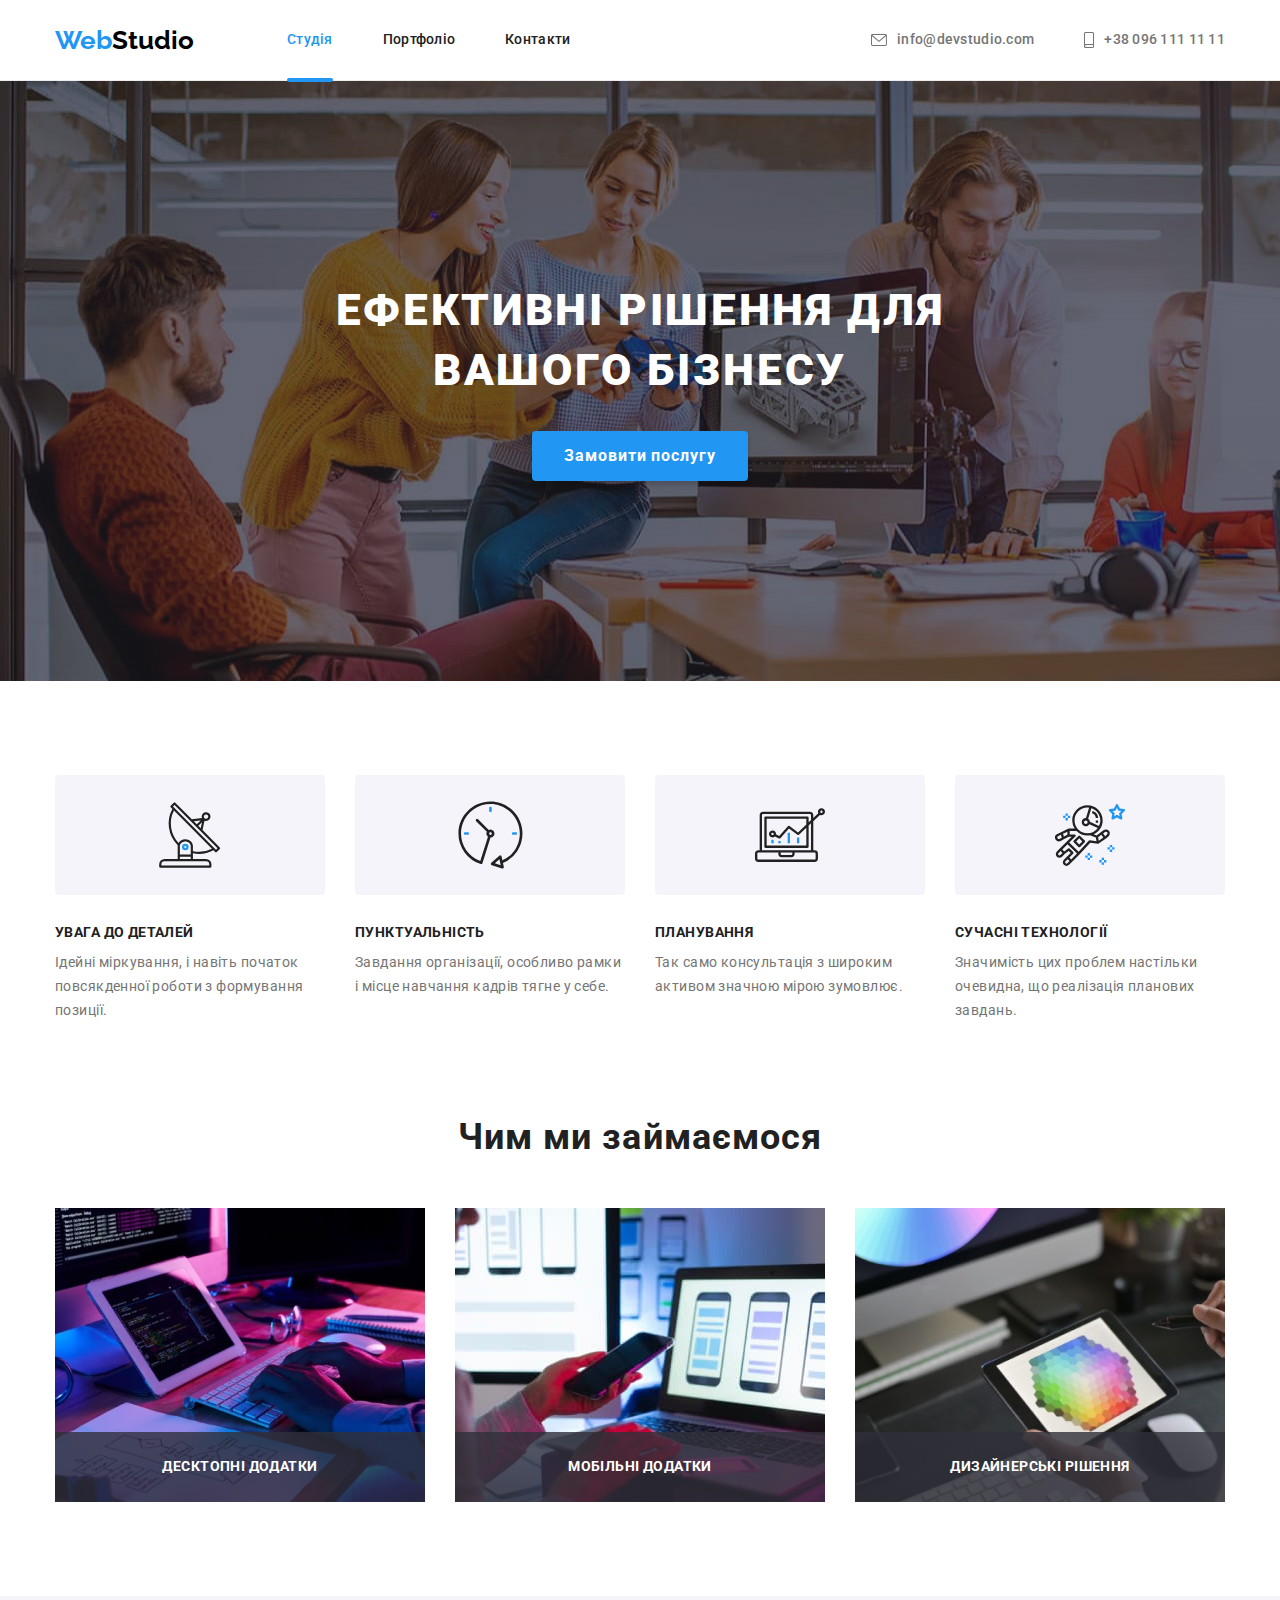
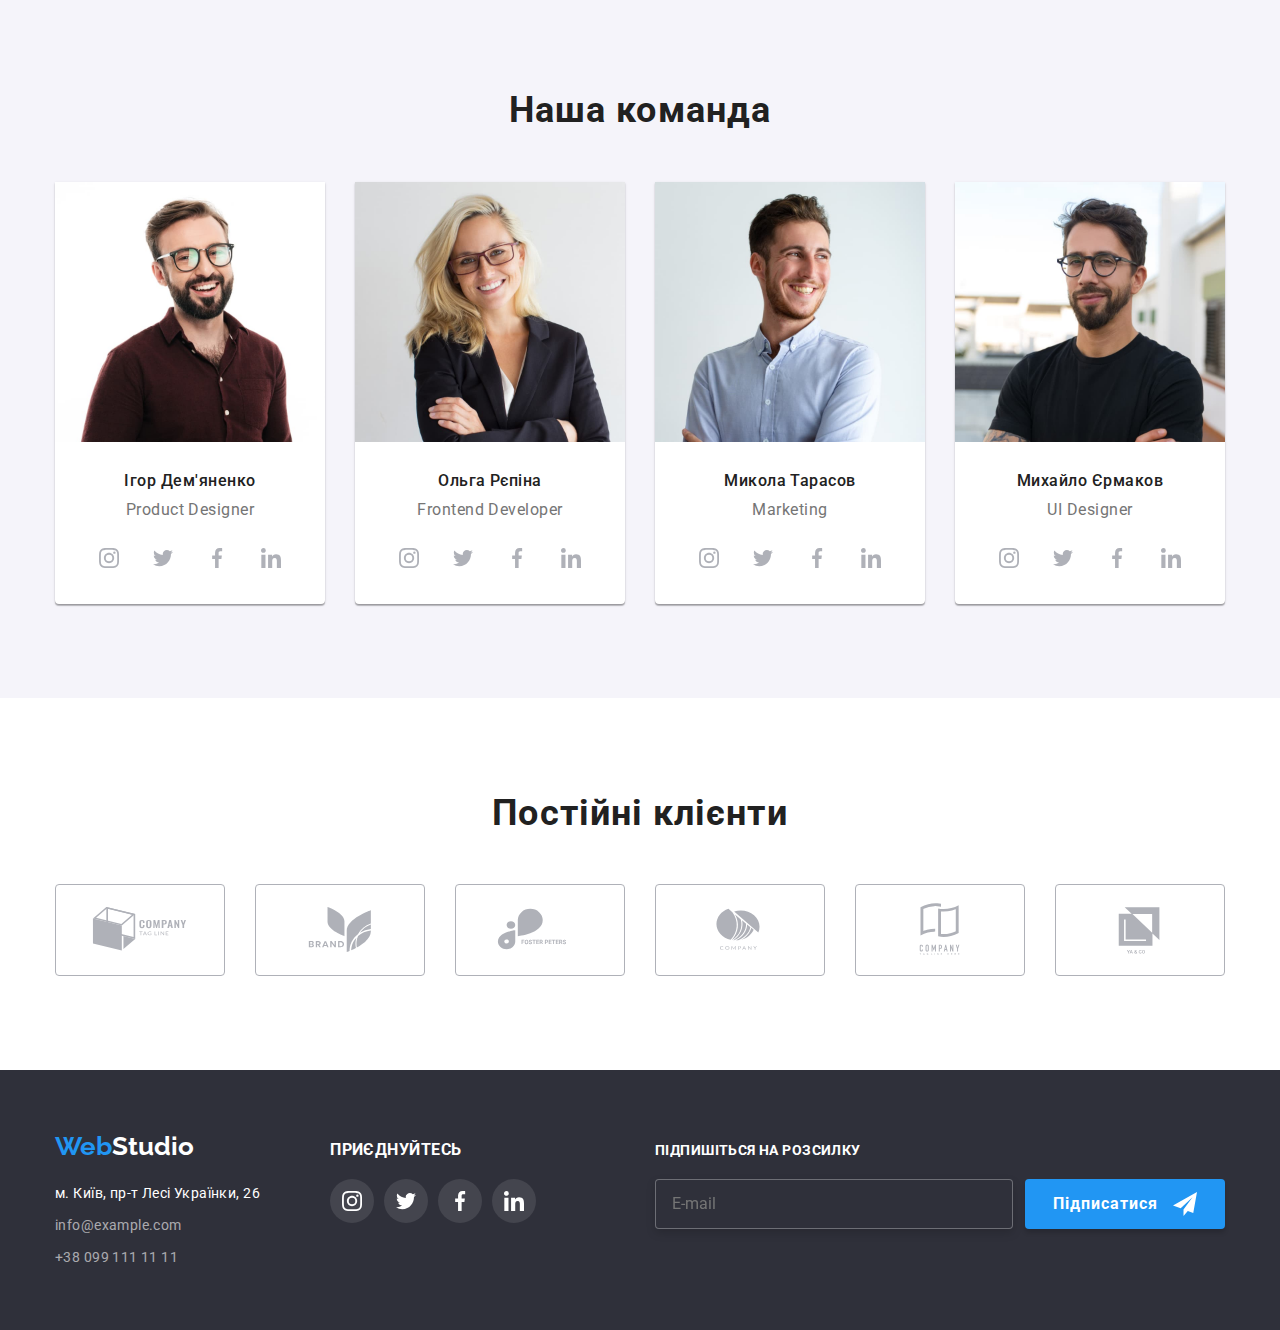
==== commit 38f2868e: "доопрацювання" ====
--- a/index.html
+++ b/index.html
@@ -14,7 +14,7 @@
 </head>
   <body>
     <header class="header">
-        <div class="conteiner">
+        <div class="wraper conteiner">
             <nav class="navigation">  
                 <span class="logo navigation__logo">
                     <a class="logo__wed link" href="/" lang="en">Web<span class="logo__studio--dark link">Studio</span> </a> 
@@ -27,24 +27,78 @@
                 </nav> 
                 <ul class="contacts header__contacts list">
                     <li class="contacts__items">
-                        <a href="moilto:info@devstudio.com" class="contacts__link link">
+                        <a href="moilto:info@devstudio.com" class="contacts__link contact__link--mail link">
                             <svg class="contacts__icon contacts__icon--mail"> 
                                 <use href="./images/symbol-defs.svg#icon-envelope"></use>
                             </svg> 
                             info@devstudio.com </a></li>
                     <li class="contacts__items"> 
-                        <a href="tel:+380961111111" class="contacts__link link">
+                        <a href="tel:+380961111111" class="contacts__link contact__link--tel link">
                             <svg class="contacts__icon contacts__icon--tel">
                                 <use href="./images/symbol-defs.svg#icon-smartphone"></use>
                             </svg>
                             +38 096 111 11 11</a> 
                     </li> 
                 </ul>
+                <button class="menu-open"  type="button"> 
+                    <svg  class="menu-icon" width="40" height="40">
+                        <use href="./images/symbol-defs.svg#icon-menu_40px"></use>
+                    </svg>
+                </button>
         </div>
+            <div class="mob-menu is-hidden">
+                <div class="mob__conteiner">
+                    <button class="menu-close" type="button">
+                        <svg  class="mob__icon-close" width="18.6" height="18.6">
+                            <use href="./images/symbol-defs.svg#icon-close-black"></use>
+                        </svg>
+                    </button>
+                    <div class="nav__conteiner">
+                        <ul class="navigation__mob link list">
+                            <li class="mob__page"> <a  class="mob__link mob__link--active link" href="./index.html">Студія</a></li>
+                            <li class="mob__page"> <a class="mob__link link" href="./portfolio.html">Портфоліо</a></li>
+                            <li class="mob__page"> <a class="mob__link link" href="#">Контакти</a></li>
+                        </ul>
+                    </div>
+                    <div class="conteiner__contact">
+                        <ul class="mob__contacts list">
+                            <li class="mob__items">
+                                <a href="tel:+380961111111" class="mob__tel link">
+                                    +38 096 111 11 11</a> 
+                                </li>
+                            <li class="contacts__items"> 
+                               <a href="moilto:info@devstudio.com" class="mob__mail link"> 
+                                    info@devstudio.com </a>
+                            </li> 
+                        </ul>
+                        <ul class="mob__profile">
+                            <li class="mob__social list">
+                                <a href="#" class="mob__social-link link"> Instagram
+                                </a>
+                            </li>
+                            <li class="mob__social list">
+                                <a href="#" class="mob__social-link link"> Twitter
+                                </a>
+                            </li>
+                            <li class="mob__social list">
+                                <a href="#" class="mob__social-link link"> Facebook
+                                </a>
+                            </li>
+                            <li class="mob__social list">
+                                <a href="#" class="mob__social-link link"> LinkedIn
+                                </a>
+                            </li>
+                        </ul>
+                    </div>  
+                </div>
+            </div>
+        <!-- </div> -->
+        
+     
     </header>
     <main>
         <section class="hero">
-            <div class="conteiner">
+            <div class="hero__conteiner">
                 <h1 class="hero__title">Ефективні рішення для вашого бізнесу</h1>
                 <button class="hero__btn" type="button" data-modal-open >Замовити послугу</button>
             </div>
@@ -462,7 +516,7 @@
     </footer>
 
     <!-- МОДАЛЬНЕ ВІКНО -->
-    <!-- <div data-modal class="backdrop is-hidden">
+    <div data-modal class="backdrop is-hidden">
         <div class="modal">
             <button data-modal-close class="modal__btn">
                 <svg  class="modal__close-icon" width="18" height="18">
@@ -479,7 +533,7 @@
                         type="text" 
                         name="user-name" 
                         id="user-name">
-                        <svg class="service__icon" width="18" height="18">
+                        <svg class="service__icon service__icon--user" width="18" height="18">
                             <use href="./images/symbol-defs.svg#icon-person-black-18dp-1"></use>
                          </svg>
                     </div>    
@@ -492,7 +546,7 @@
                         type="tel" 
                         name="tel" 
                         id="user-tel">
-                        <svg class="service__icon" width="18" height="18">
+                        <svg class="service__icon service__icon--tel" width="18" height="18">
                             <use href="./images/symbol-defs.svg#icon-phone-black-18dp-1"></use>
                         </svg>
                     </div>
@@ -505,7 +559,7 @@
                         type="email" 
                         name="user-mail" 
                         id="user-mail">
-                        <svg class="service__icon" width="18" height="18">
+                        <svg class="service__icon service__icon--mail" width="18" height="18">
                             <use href="./images/symbol-defs.svg#icon-email-black-18dp-1"></use>
                         </svg>
                     </div>   
@@ -521,14 +575,16 @@
                         type="checkbox"
                         name="agree"> 
                         <span class="checkbox__icon"></span>
-                        Погоджуюся з розсилкою та приймаю 
-                        <a href="#" class="checkbox__link"> Умови договору </a>
+                        <span class="checkbox__text">Погоджуюся з розсилкою та приймаю<a href="#" class="checkbox__link"> Умови договору</a>
+                        </span>
+                        
                     </label>
                 </div>
                 <button type="submit" class="service__btn">Відправити</button>
             </form>
         </div>
-    </div> -->
+    </div>
     <script src="./js/modal.js"></script>
+    <script src="./js/mobile-menu.js"></script>
   </body>
 </html>
--- a/css/main.min.css
+++ b/css/main.min.css
@@ -1 +1 @@
-:root{--header-color: #212121;--light-header-color:#FFFFFF;--text-color:#757575;--logo-accent-color: #2196F3;--logo-dark-color: #000000;--logo-light-color: #FFFFFF;--btn-color: #2196F3;--btn-portfolio-color: #F5F4FA;--active-color: #2196F3;--btn-text-active-color: #FFFFFF;--main-background-color: #FFFFFF;--hero-backgroud-color: #2F303A;--our-team-background-color: #F5F4FA;--after-hero-icon-background-color: #F5F4FA;--our-team-foto-background-color: #FFFFFF;--footer-background-color: #2F303A;--footer-address-color: rgba(255, 255, 255, 0.6)}p,h1,h2,h3,h4,h5,h6{margin:0}ul,ol{margin:0;padding:0}img{display:block;max-width:100%;width:100%;height:auto}.list{list-style:none}.link{text-decoration:none}body{font-family:"Roboto",sans-serif;color:var(--header-color);background:var(--main-background-color)}.visually-hidden{position:absolute;width:1px;height:1px;margin:-1px;border:0;padding:o;white-space:nowrap;clip-path:inset(100%);clip:rect(0 0 0 0);overflow:hidden}.conteiner{width:100%;padding:0 15px;margin-left:auto;margin-right:auto}@media screen and (min-width: 480px){.conteiner{max-width:480px}}@media screen and (min-width: 768px){.conteiner{max-width:768px}}@media screen and (min-width: 1200px){.conteiner{max-width:1200px}}.section{padding:60px 0px}@media screen and (min-width: 1200px){.section{padding:94px 0px}}.logo{font-family:"Raleway",sans-serif;font-size:24px;line-height:1.24;font-weight:700}@media screen and (min-width: 1200px){.logo{font-size:26px}}.logo__wed{color:var(--logo-accent-color)}.logo__studio--dark{color:var(--logo-dark-color)}.logo__studio--light{color:var(--logo-light-color)}.header{border-bottom:1px solid #ececec;width:100%}.header .conteiner{display:flex}.navigation{display:flex}.navigation__logo{padding:26px 0;margin-right:88px}@media screen and (min-width: 1200px){.navigation__logo{padding-top:24px;padding-bottom:24px;margin-right:93px}}.navigation__list{display:none}@media screen and (min-width: 768px){.navigation__list{display:flex;align-items:center}}@media screen and (max-width: 1199px){.navigation__list{margin-right:96px}}.navigation__page:not(:last-child){margin-right:50px}.navigation__link{position:relative;display:block;padding:32px 0;color:inherit;font-size:14px;line-height:1.14;font-weight:500;letter-spacing:.02em;transition:color 250ms cubic-bezier(0.4, 0, 0.2, 1)}.navigation__link--active{color:var(--active-color)}.navigation__link--active::after{content:"";position:absolute;left:0;bottom:-2%;display:block;width:100%;height:4px;border-radius:2px;background-color:var(--active-color)}.header__contacts{display:none}@media screen and (min-width: 768px)and (max-width: 1199px){.header__contacts{display:flex;flex-wrap:wrap;margin-right:auto;padding:21px 0}}@media screen and (min-width: 1200px){.header__contacts{display:flex;margin-left:auto}}@media screen and (max-width: 1199px){.contacts__items:not(:first-child){margin-top:10px}}@media screen and (min-width: 1200px){.contacts__items:not(:last-child){margin-right:50px}}.contacts__link{display:flex;align-items:center;font-size:12px;line-height:1.17;font-weight:500;letter-spacing:.02em;color:var(--text-color);transition:color 250ms cubic-bezier(0.4, 0, 0.2, 1)}@media screen and (min-width: 1200px){.contacts__link{font-size:14px;line-height:1.14;font-weight:500;letter-spacing:.02em;padding:32px 0}}.contacts__link:hover,.contacts__link:focus{color:var(--active-color)}.contacts__icon{margin-right:8px;fill:currentColor}@media screen and (min-width: 1200px){.contacts__icon{margin-right:10px}}.contacts__icon--mail{width:14px;height:10px}@media screen and (min-width: 1200px){.contacts__icon--mail{width:16px;height:12px}}.contacts__icon--tel{width:10px;height:14px}@media screen and (min-width: 1200px){.contacts__icon--tel{width:10px;height:16px}}.navigation__page:hover,.navigation__page:focus{color:var(--active-color)}.hero{margin:0 auto;height:100%;max-width:480px;width:100%;background-repeat:no-repeat;background-position:center;padding-top:118px;padding-bottom:118px;background:var(--hero-backgroud-color);background-image:linear-gradient(to right, rgba(47, 48, 58, 0.4), rgba(47, 48, 58, 0.4)),url(../../images/bg-mob-1x.jpg)}@media(min-device-pixel-ratio: 2),(-webkit-min-device-pixel-ratio: 2),(min-resolution: 192dpi),(min-resolution: 2dppx){.hero{background-image:linear-gradient(to right, rgba(47, 48, 58, 0.4), rgba(47, 48, 58, 0.4)),url(../../images/bg-mob-2x.jpg)}}@media screen and (min-width: 768px){.hero{max-width:768px;background-image:linear-gradient(to right, rgba(47, 48, 58, 0.4), rgba(47, 48, 58, 0.4)),url(../../images/bg-tab-1x.jpg)}}@media screen and (min-width: 768px)and (min-device-pixel-ratio: 2),screen and (min-width: 768px)and (-webkit-min-device-pixel-ratio: 2),screen and (min-width: 768px)and (min-resolution: 192dpi),screen and (min-width: 768px)and (min-resolution: 2dppx){.hero{background-image:linear-gradient(to right, rgba(47, 48, 58, 0.4), rgba(47, 48, 58, 0.4)),url(../../images/bg-tab-2x.jpg)}}@media screen and (min-width: 1200px){.hero{max-width:1600px;padding-top:200px;padding-bottom:200px;background-image:linear-gradient(to right, rgba(47, 48, 58, 0.4), rgba(47, 48, 58, 0.4)),url(../../images/bg-desk.jpg)}}@media screen and (min-width: 1200px)and (min-device-pixel-ratio: 2),screen and (min-width: 1200px)and (-webkit-min-device-pixel-ratio: 2),screen and (min-width: 1200px)and (min-resolution: 192dpi),screen and (min-width: 1200px)and (min-resolution: 2dppx){.hero{background-image:linear-gradient(to right, rgba(47, 48, 58, 0.4), rgba(47, 48, 58, 0.4)),url(../../images/bg-desk-2x.jpg)}}.hero .conteiner{max-width:360px;width:100%}@media screen and (min-width: 1200px){.hero .conteiner{max-width:696px}}.hero__title{margin:0;margin-bottom:30px;font-size:26px;line-height:1.61;font-weight:900;letter-spacing:.06em;color:var(--light-header-color);text-align:center;text-transform:uppercase}@media screen and (min-width: 1200px){.hero__title{font-size:44px;line-height:1.36;font-weight:900;letter-spacing:.06em}}.hero__btn{display:block;margin:0 auto;padding:10px 32px;background:var(--btn-color);box-shadow:0px 4px 4px rgba(0,0,0,.15);border-radius:4px;border:rgba(0,0,0,0);font-size:16px;line-height:1.87;font-weight:700;letter-spacing:.06em;font-family:inherit;color:var(--light-header-color);transition:background 250ms cubic-bezier(0.4, 0, 0.2, 1)}.hero__btn:hover{background:#188ceb}.after-hero__list{display:flex;flex-wrap:wrap;gap:30px}.after-hero__item{width:100%}@media screen and (min-width: 768px){.after-hero__item{width:calc((100% - 30px)/2)}}@media screen and (min-width: 1200px){.after-hero__item{width:calc((100% - 90px)/4)}}.after-hero__conteiner{height:120px;background-color:var(--after-hero-icon-background-color);border-radius:4px;display:flex;align-items:center;justify-content:center}.after-hero__subtitle{text-align:center;margin-top:30px;font-size:14px;line-height:1.14;font-weight:700;letter-spacing:.03em;text-transform:uppercase;color:var(--header-color)}@media screen and (min-width: 768px){.after-hero__subtitle{text-align:left}}.after-hero__text{margin-top:10px;font-size:14px;line-height:1.71;letter-spacing:.03em;font-size:14px;line-height:1.71;letter-spacing:.03em;color:var(--text-color)}.work{padding-top:0}@media screen and (max-width: 1199px){.work{display:none}}.work__heading{font-size:36px;line-height:1.16;font-weight:700;letter-spacing:.03em;text-align:center;text-align:center;color:var(--header-color)}.work__list{margin-top:50px;display:flex}.work__card:not(:last-child){margin-right:30px}.work__card{position:relative;display:block;max-width:100%;height:auto}.work__img{display:block;max-width:100%;height:auto}.work__overlay{position:absolute;background:rgba(47,48,58,.8);width:100%;height:70px;bottom:0;display:flex;justify-content:center;align-items:center}.work__text{font-size:14px;line-height:1.14;font-weight:700;letter-spacing:.03em;text-transform:uppercase;color:var(--light-header-color)}.team{background:var(--our-team-background-color)}.team__title{font-size:36px;line-height:1.16;font-weight:700;letter-spacing:.03em;text-align:center;text-align:center;color:var(--header-color)}.team__list{display:flex;flex-wrap:wrap;gap:30px;margin-top:50px}.team__items{width:100%}@media screen and (min-width: 768px){.team__items{width:calc((100% - 30px)/2)}}@media screen and (min-width: 1200px){.team__items{width:calc((100% - 90px)/4)}}.developer{background:var(--our-team-foto-background-color);box-shadow:0px 1px 3px rgba(0,0,0,.12),0px 1px 1px rgba(0,0,0,.14),0px 2px 1px rgba(0,0,0,.2);border-radius:0px 0px 4px 4px}.developer__conteiner{padding-top:30px;padding-bottom:24px}.developer__name{font-size:16px;line-height:1.18;font-weight:500;letter-spacing:.03em;text-align:center;color:var(--header-color)}.developer__job{margin-top:10px;text-align:center;font-size:16px;line-height:1.17;font-weight:400;letter-spacing:.03em;line-height:1.18;color:var(--text-color)}.developer__profile{display:flex;justify-content:center;gap:10px;margin-top:16px}.profile__list{display:flex;align-items:center;justify-content:center}.profile__link{display:flex;align-items:center;justify-content:center;width:44px;height:44px;border-radius:50%;color:#afb1b8;transition:color 250ms cubic-bezier(0.4, 0, 0.2, 1),background-color 250ms cubic-bezier(0.4, 0, 0.2, 1)}.profile__link:hover,.profile__link:focus{background-color:var(--active-color);color:#fff}.profile__icon{fill:currentColor}.profile__link--footer{color:#fff;background-color:rgba(255,255,255,.1)}.profile__link--footer:hover,.profile__link--footer:focus{background-color:var(--active-color)}.client__title{font-size:28px;line-height:1.17;font-weight:700;letter-spacing:.03em;text-align:center}.client__list{display:flex;flex-wrap:wrap;gap:30px;margin-top:30px}.client__items{width:calc((100% - 30px)/2)}@media screen and (min-width: 768px){.client__items{width:calc((100% - 60px)/3)}}@media screen and (min-width: 1200px){.client__items{width:calc((100% - 150px)/6)}}.client__wraper{display:flex;align-items:center;justify-content:center;height:92px;outline:rgba(0,0,0,0);border:1px solid #afb1b8;border-radius:4px;color:#afb1b8;transition:color 250ms cubic-bezier(0.4, 0, 0.2, 1),border-color 250ms cubic-bezier(0.4, 0, 0.2, 1)}.client__wraper:hover,.client__wraper:focus{color:var(--active-color);border-color:var(--active-color)}.client__icon{fill:currentColor}.footer{padding:60px 0;background:var(--footer-background-color)}.footer__conteiner{display:flex}@media screen and (max-width: 767px){.footer__conteiner{flex-direction:column}}@media screen and (min-width: 768px)and (max-width: 1199px){.footer__conteiner{flex-wrap:wrap;align-items:baseline}}@media screen and (min-width: 1200px){.footer__conteiner{align-items:baseline}}@media screen and (min-width: 768px)and (max-width: 1199px){.footer__wraper{padding-left:76px}}@media screen and (max-width: 1199px){.footer__logo{display:flex;justify-content:center}}.footer__contacts{margin-top:20px;font-style:normal}.footer__items:not(:first-child){margin-top:8px}.footer__address{font-size:14px;line-height:1.71;letter-spacing:.03em;color:var(--light-header-color);transition:color 250ms cubic-bezier(0.4, 0, 0.2, 1)}.footer__address:hover,.footer__address:focus{color:var(--active-color)}@media screen and (max-width: 1199px){.footer__address{display:flex;justify-content:center}}.footer__mail,.footer__tel{font-size:14px;line-height:1.71;letter-spacing:.03em;color:var(--footer-address-color);transition:color 250ms cubic-bezier(0.4, 0, 0.2, 1)}.footer__mail:hover,.footer__mail:focus,.footer__mail:hover,.footer__mail:focus,.footer__tel:hover,.footer__tel:focus,.footer__tel:hover,.footer__tel:focus{color:var(--active-color)}@media screen and (max-width: 1199px){.footer__mail,.footer__tel{display:flex;justify-content:center}}@media screen and (max-width: 767px){.footer__slogan{padding-top:60px}}@media screen and (min-width: 768px)and (max-width: 1199px){.footer__slogan{padding-right:89px;margin-left:auto}}@media screen and (min-width: 1200px){.footer__slogan{margin-left:70px}}.slogan__title{font-size:16px;line-height:1.14;font-weight:700;letter-spacing:.03em;text-transform:uppercase;color:var(--logo-light-color)}@media screen and (max-width: 1199px){.slogan__title{text-align:center}}.slogan__list{display:flex;justify-content:center;gap:10px;margin-top:20px}.footer__form{padding-top:60px}@media screen and (min-width: 768px)and (max-width: 1199px){.footer__form{width:100%;margin-left:auto;margin-right:auto}}@media screen and (min-width: 1200px){.footer__form{margin-left:auto;padding-top:0}}.signature__form{margin-top:20px;display:flex}@media screen and (max-width: 1199px){.signature__form{flex-direction:column}}@media screen and (min-width: 768px)and (max-width: 1199px){.signature__form{justify-content:center;align-items:center;margin-left:auto;margin-right:auto}}.signature__title{height:fit-content;font-size:14px;line-height:1.14;font-weight:700;letter-spacing:.03em;text-transform:uppercase;color:var(--logo-light-color)}@media screen and (max-width: 1199px){.signature__title{text-align:center}}.signature__input{padding:15px 16px;color:#fff;background-color:var(--footer-background-color);border:1px solid rgba(255,255,255,.3);filter:drop-shadow(0px 4px 4px rgba(0, 0, 0, 0.15));border-radius:4px;outline:none;transition:border-color 250ms cubic-bezier(0.4, 0, 0.2, 1)}.signature__input:hover,.signature__input:focus{border-color:var(--active-color)}@media screen and (max-width: 1199px){.signature__input{width:100%;max-width:450px}}@media screen and (min-width: 1200px){.signature__input{width:358px;margin-right:12px}}.signature__btn{position:relative;display:flex;align-items:center;width:200px;font-family:inherit;font-size:16px;line-height:1.87;font-weight:700;letter-spacing:.06em;color:var(--btn-text-active-color);background:var(--btn-color);box-shadow:0px 4px 4px rgba(0,0,0,.15);border-radius:4px;border:rgba(0,0,0,0);padding:0;padding-left:28px;cursor:pointer;margin-left:auto;margin-right:auto}@media screen and (max-width: 1199px){.signature__btn{height:50px;margin-top:20px}}.signature__icon{position:absolute;left:148px;top:13px;fill:currentColor}.choose__conteiner{display:flex;flex-wrap:wrap;gap:15px 8px;justify-content:flex-start}@media screen and (min-width: 768px){.choose__conteiner{justify-content:center}}.choose__btn{display:inline-block;text-align:center;padding:6px 22px;width:100%;font-family:inherit;font-size:16px;line-height:1.625;font-weight:500;letter-spacing:.03em;color:var(--header-color);background:var(--btn-portfolio-color);border:rgba(0,0,0,0);border-radius:4px;cursor:pointer;transition:background 250ms cubic-bezier(0.4, 0, 0.2, 1),color 250ms cubic-bezier(0.4, 0, 0.2, 1),box-shadow 250ms cubic-bezier(0.4, 0, 0.2, 1)}.choose__btn--first{padding:6px 25px}.choose__btn--active{background:var(--active-color);color:var(--btn-text-active-color)}.choose__btn:hover,.choose__btn:focus{background:var(--active-color);color:var(--btn-text-active-color);box-shadow:0px 3px 1px rgba(0,0,0,.1),0px 1px 2px rgba(0,0,0,.08),0px 2px 2px rgba(0,0,0,.12)}.main__portfolio{margin-top:50px;display:flex;flex-wrap:wrap;gap:30px}.portfolio__list{width:100%;transition:box-shadow 250ms cubic-bezier(0.4, 0, 0.2, 1)}.portfolio__list:hover,.portfolio__list:focus{box-shadow:0px 1px 1px rgba(0,0,0,.12),0px 4px 4px rgba(0,0,0,.06),1px 4px 6px rgba(0,0,0,.16)}@media screen and (min-width: 768px){.portfolio__list{width:calc((100% - 30px)/2)}}@media screen and (min-width: 1200px){.portfolio__list{width:calc((100% - 60px)/3)}}.portfolio__box{position:relative;overflow:hidden}.portfolio__overlay{position:absolute;overflow:auto;top:0;left:0;background-color:rgba(33,150,243,.9);display:block;padding:65px 24px;transform:translateY(101%);transition:transform 250ms cubic-bezier(0.4, 0, 0.2, 1)}.portfolio__link:hover .portfolio__overlay,.portfolio__link:focus .portfolio__overlay{transform:translateY(0)}@media screen and (min-width: 370px){.portfolio__overlay{padding:77px 24px}}.portfolio__text{font-size:16px;color:var(--light-header-color)}@media screen and (min-width: 390px){.portfolio__text{font-size:18px;line-height:1.56;font-weight:400;letter-spacing:.03em}}.portfolio__link{display:flex;flex-direction:column}.portfolio__conteiner{flex-grow:1;padding:20px 24px;border:1px solid #eee;border-top:none}.portfolio__title{font-size:14px;font-size:18px;line-height:2;font-weight:700;color:var(--header-color)}.portfolio__after-title{margin-top:4px;font-size:16px;line-height:1.87;color:var(--text-color)}.backdrop{position:fixed;top:0;left:0;width:100%;height:100%;background-color:rgba(0,0,0,.2);transition:opacity 250ms cubic-bezier(0.4, 0, 0.2, 1),visibility 250ms cubic-bezier(0.4, 0, 0.2, 1)}.backdrop.is-hidden{visibility:hidden;opacity:0;pointer-events:none}.backdrop.is-hidden .modal{transform:translate(-50%, -50%) scale(0.5)}.modal{position:absolute;top:50%;left:50%;transform:translate(-50%, -50%) scale(1);height:581px;width:528px;padding:40px;background-color:var(--main-background-color);box-shadow:0px 1px 3px rgba(0,0,0,.12),0px 1px 1px rgba(0,0,0,.14),0px 2px 1px rgba(0,0,0,.2);border-radius:4px;transition:transform 250ms cubic-bezier(0.4, 0, 0.2, 1)}.modal__btn{position:absolute;top:8px;right:8px;display:flex;align-items:center;justify-content:center;color:#212121;width:30px;height:30px;background-color:var(--main-background-color);border:1px solid rgba(0,0,0,.1);border-radius:50%;cursor:pointer}.modal__btn:hover,.modal__btn:focus{color:var(--active-color)}.modal__close-icon{fill:currentColor}.service__title{font-size:20px;line-height:1.15;font-weight:700;letter-spacing:.03em;text-align:center;margin-bottom:12px}.service__conteiner{display:flex;flex-direction:column;margin-bottom:10px}.service__label{margin-bottom:4px;font-size:12px;line-height:1.16;font-weight:400;letter-spacing:.01em;color:var(--text-color)}.service__wraper{position:relative}.service__input{font:inherit;width:100%;height:40px;padding-top:14px;padding-bottom:14px;padding-left:42px;border:1px solid rgba(33,33,33,.2);border-radius:4px;cursor:pointer;transition:border-color 250ms cubic-bezier(0.4, 0, 0.2, 1);outline:none}.service__input:focus,.service__input:hover{border-color:var(--active-color)}.service__icon{position:absolute;top:50%;left:15px;transform:translateY(-50%);display:inline-block;transition:fill 250ms cubic-bezier(0.4, 0, 0.2, 1)}.service__input:focus+.service__icon,.service__input:hover+.service__icon{fill:var(--active-color)}.service__coment{display:flex;flex-direction:column;margin-bottom:20px;font-size:12px;line-height:1.16;font-weight:400}.service__textare{padding:12px 16px;cursor:pointer;resize:none;outline:none;border:1px solid rgba(33,33,33,.2);border-radius:4px;transition:border-color 250ms cubic-bezier(0.4, 0, 0.2, 1)}.service__textare::placeholder{font-size:12px;line-height:1.16;font-weight:400;letter-spacing:.01em;color:rgba(117,117,117,.5)}.service__textare:focus,.service__textare:hover{border-color:var(--active-color)}.service__checkbox{margin-bottom:30px;padding:0 12px}.checkbox__label{display:flex;align-items:center;justify-content:space-evenly;font:inherit;font-size:14px;line-height:1.71;font-weight:400;letter-spacing:.03em;color:var(--text-color)}.checkbox__icon{width:16px;height:15px;border:2px solid #212121;border-radius:4px}.checkbox__input:checked~.checkbox__icon{border-color:var(--active-color);background-color:var(--active-color);background-image:url(../images/icon_check.svg);background-size:contain;background-origin:border-box}.checkbox__link{color:var(--active-color)}.service__btn{display:flex;align-items:center;text-align:center;margin-left:auto;margin-right:auto;padding:10px 52px;font:inherit;letter-spacing:.06em;color:var(--btn-text-active-color);background:var(--btn-color);box-shadow:0px 4px 4px rgba(0,0,0,.15);border-radius:4px;border:rgba(0,0,0,0);cursor:pointer;transition:background-color 250ms cubic-bezier(0.4, 0, 0.2, 1)}.service__btn:focus,.service__btn:hover{background-color:#188ce8}/*# sourceMappingURL=main.min.css.map */+:root{--header-color: #212121;--light-header-color:#FFFFFF;--text-color:#757575;--logo-accent-color: #2196F3;--logo-dark-color: #000000;--logo-light-color: #FFFFFF;--btn-color: #2196F3;--btn-portfolio-color: #F5F4FA;--active-color: #2196F3;--btn-text-active-color: #FFFFFF;--main-background-color: #FFFFFF;--hero-backgroud-color: #2F303A;--our-team-background-color: #F5F4FA;--after-hero-icon-background-color: #F5F4FA;--our-team-foto-background-color: #FFFFFF;--footer-background-color: #2F303A;--footer-address-color: rgba(255, 255, 255, 0.6)}p,h1,h2,h3,h4,h5,h6{margin:0}ul,ol{margin:0;padding:0}img{display:block;max-width:100%;width:100%;height:auto}.list{list-style:none}.link{text-decoration:none}body{font-family:"Roboto",sans-serif;color:var(--header-color);background:var(--main-background-color)}.visually-hidden{position:absolute;width:1px;height:1px;margin:-1px;border:0;padding:o;white-space:nowrap;clip-path:inset(100%);clip:rect(0 0 0 0);overflow:hidden}.conteiner{width:100%;padding:0 15px;margin-left:auto;margin-right:auto}@media screen and (min-width: 480px){.conteiner{max-width:480px}}@media screen and (min-width: 768px){.conteiner{max-width:768px}}@media screen and (min-width: 1200px){.conteiner{max-width:1200px}}.section{padding:60px 0px}@media screen and (min-width: 1200px){.section{padding:94px 0px}}.backdrop{position:fixed;top:0;left:0;width:100%;height:100%;background-color:rgba(0,0,0,.2);transition:opacity 250ms cubic-bezier(0.4, 0, 0.2, 1),visibility 250ms cubic-bezier(0.4, 0, 0.2, 1)}.backdrop.is-hidden{visibility:hidden;opacity:0;pointer-events:none}.logo{font-family:"Raleway",sans-serif;font-size:24px;line-height:1.24;font-weight:700}@media screen and (min-width: 1200px){.logo{font-size:26px}}.logo__wed{color:var(--logo-accent-color)}.logo__studio--dark{color:var(--logo-dark-color)}.logo__studio--light{color:var(--logo-light-color)}.header{border-bottom:1px solid #ececec;width:100%;position:relative}.wraper{display:flex}.navigation{display:flex}.navigation__logo{padding:26px 0;margin-right:88px}@media screen and (min-width: 1200px){.navigation__logo{padding-top:24px;padding-bottom:24px;margin-right:93px}}.navigation__list{display:none}@media screen and (min-width: 768px){.navigation__list{display:flex;align-items:center}}@media screen and (max-width: 1199px){.navigation__list{margin-right:96px}}.navigation__page:not(:last-child){margin-right:50px}.navigation__link{position:relative;display:block;padding:32px 0;color:inherit;font-size:14px;line-height:1.14;font-weight:500;letter-spacing:.02em;transition:color 250ms cubic-bezier(0.4, 0, 0.2, 1)}.navigation__link--active{color:var(--active-color)}.navigation__link--active::after{content:"";position:absolute;left:0;bottom:-2%;display:block;width:100%;height:4px;border-radius:2px;background-color:var(--active-color)}.header__contacts{display:none}@media screen and (min-width: 768px)and (max-width: 1199px){.header__contacts{display:flex;flex-wrap:wrap;margin-right:auto}}@media screen and (min-width: 1200px){.header__contacts{display:flex;margin-left:auto}}@media screen and (max-width: 1199px){.contacts__items:not(:first-child){margin-top:10px}}@media screen and (min-width: 1200px){.contacts__items:not(:last-child){margin-right:50px}}.contacts__link{display:flex;align-items:center;font-size:12px;line-height:1.17;font-weight:500;letter-spacing:.02em;color:var(--text-color);transition:color 250ms cubic-bezier(0.4, 0, 0.2, 1)}@media screen and (min-width: 1200px){.contacts__link{font-size:14px;line-height:1.14;font-weight:500;letter-spacing:.02em;padding:32px 0}}.contacts__link:hover,.contacts__link:focus{color:var(--active-color)}@media screen and (min-width: 768px)and (max-width: 1199px){.contact__link--mail{padding-top:21px}}@media screen and (min-width: 768px)and (max-width: 1199px){.contact__link--tel{padding-bottom:21px}}.contacts__icon{margin-right:8px;fill:currentColor}@media screen and (min-width: 1200px){.contacts__icon{margin-right:10px}}.contacts__icon--mail{width:14px;height:10px}@media screen and (min-width: 1200px){.contacts__icon--mail{width:16px;height:12px}}.contacts__icon--tel{width:10px;height:14px}@media screen and (min-width: 1200px){.contacts__icon--tel{width:10px;height:16px}}.navigation__page:hover,.navigation__page:focus{color:var(--active-color)}.menu-open{position:absolute;opacity:2;top:10px;right:15px;cursor:pointer;background-color:#fff;border-color:rgba(0,0,0,0);padding:0}@media screen and (min-width: 768px){.menu-open{display:none}}.mob-menu{position:fixed;top:0;z-index:2;width:100vw;height:100vh;background-color:#fff;padding-top:48px;padding-bottom:48px;transition:opacity 250ms cubic-bezier(0.4, 0, 0.2, 1),visibility 250ms cubic-bezier(0.4, 0, 0.2, 1)}.mob-menu.is-hidden{visibility:hidden;opacity:0;pointer-events:none}.mob__conteiner{display:flex;flex-direction:column;height:100%;justify-content:space-between;overflow:auto;width:100%;margin-left:auto;margin-right:auto;padding-right:15px;padding-left:15px}.menu-close{position:absolute;top:21px;right:25px;background-color:#fff;border:none;display:flex;align-items:center;justify-content:center;cursor:pointer;transition:fill 250ms cubic-bezier(0.4, 0, 0.2, 1)}.menu-close:hover,.menu-close:focus{fill:var(--active-color)}.mob__page:not(:last-child){margin-bottom:32px}.mob__link{font-size:40px;line-height:1.17;font-weight:500;letter-spacing:.02em;font-weight:500;color:var(--header-color);transition:color 250ms cubic-bezier(0.4, 0, 0.2, 1)}.mob__link:hover,.mob__link:focus{color:var(--active-color)}.mob__link--active{color:var(--active-color)}.mob__contacts{margin-top:306px}.mob__tel{font-size:25px;line-height:1.17;font-weight:500;letter-spacing:.02em;color:var(--active-color);transition:color 250ms cubic-bezier(0.4, 0, 0.2, 1)}.mob__tel:hover,.mob__tel:focus{color:#243de5}@media screen and (min-width: 400px){.mob__tel{font-size:34px;line-height:1.17;font-weight:500;letter-spacing:.02em}}.mob__mail{font-size:24px;line-height:1.16;font-weight:500;letter-spacing:.02em;color:var(--text-color);transition:color 250ms cubic-bezier(0.4, 0, 0.2, 1)}.mob__mail:hover,.mob__mail:focus{color:#243de5}.mob__profile{display:flex;justify-content:center;margin-top:64px;flex-wrap:wrap;gap:10px}.mob__social-link{font-size:16px;line-height:1.22;font-weight:500;letter-spacing:.02em;color:var(--active-color)}@media screen and (min-width: 400px){.mob__social-link{font-size:18px;line-height:1.22;font-weight:500;letter-spacing:.02em}}.mob__social:not(:last-child){padding-right:10px;border-right:1px solid var(--active-color)}.hero{background-color:var(--background-color);background-repeat:no-repeat;background-position:center;background-size:cover;padding-top:118px;padding-bottom:118px;margin-left:auto;margin-right:auto;text-align:center;max-width:480px;background:var(--hero-backgroud-color);background-image:linear-gradient(to right, rgba(47, 48, 58, 0.4), rgba(47, 48, 58, 0.4)),url(../images/bg-mob-1x.jpg)}@media(min-device-pixel-ratio: 2),(min-resolution: 192dpi),(min-resolution: 2dppx){.hero{background-image:linear-gradient(to right, rgba(47, 48, 58, 0.4), rgba(47, 48, 58, 0.4)),url(../images/bg/back-mob-2x.jpg)}}@media screen and (min-width: 768px){.hero{max-width:768px;background-image:linear-gradient(to right, rgba(47, 48, 58, 0.4), rgba(47, 48, 58, 0.4)),url(../images/bg-tab-1x.jpg)}}@media screen and (min-width: 768px)and (min-device-pixel-ratio: 2),screen and (min-width: 768px)and (min-resolution: 192dpi),screen and (min-width: 768px)and (min-resolution: 2dppx){.hero{background-image:linear-gradient(to right, rgba(47, 48, 58, 0.4), rgba(47, 48, 58, 0.4)),url(../images/bg/tab-2x.jpg)}}@media screen and (min-width: 1200px){.hero{max-width:1600px;padding-top:200px;padding-bottom:200px;background-image:linear-gradient(to right, rgba(47, 48, 58, 0.4), rgba(47, 48, 58, 0.4)),url(../images/bg-desk-1x.jpg)}}@media screen and (min-width: 1200px)and (min-device-pixel-ratio: 2),screen and (min-width: 1200px)and (min-resolution: 192dpi),screen and (min-width: 1200px)and (min-resolution: 2dppx){.hero{background-image:linear-gradient(to right, rgba(47, 48, 58, 0.4), rgba(47, 48, 58, 0.4)),url(../images/bg/desk-2x.jpg)}}.hero__conteiner{max-width:360px;margin-left:auto;margin-right:auto}@media screen and (min-width: 768px){.hero__conteiner{max-width:360px}}@media screen and (min-width: 1200px){.hero__conteiner{max-width:696px}}.hero__title{margin:0;margin-bottom:30px;font-size:26px;line-height:1.61;font-weight:900;letter-spacing:.06em;color:var(--light-header-color);text-align:center;text-transform:uppercase}@media screen and (min-width: 1200px){.hero__title{font-size:44px;line-height:1.36;font-weight:900;letter-spacing:.06em}}.hero__btn{display:block;margin:0 auto;padding:10px 32px;background:var(--btn-color);box-shadow:0px 4px 4px rgba(0,0,0,.15);border-radius:4px;border:rgba(0,0,0,0);font-size:16px;line-height:1.87;font-weight:700;letter-spacing:.06em;font-family:inherit;color:var(--light-header-color);transition:background 250ms cubic-bezier(0.4, 0, 0.2, 1)}.hero__btn:hover{background:#188ceb}.after-hero__list{display:flex;flex-wrap:wrap;gap:30px}.after-hero__item{width:100%}@media screen and (min-width: 768px){.after-hero__item{width:calc((100% - 30px)/2)}}@media screen and (min-width: 1200px){.after-hero__item{width:calc((100% - 90px)/4)}}.after-hero__conteiner{height:120px;background-color:var(--after-hero-icon-background-color);border-radius:4px;display:flex;align-items:center;justify-content:center}.after-hero__subtitle{text-align:center;margin-top:30px;font-size:14px;line-height:1.14;font-weight:700;letter-spacing:.03em;text-transform:uppercase;color:var(--header-color)}@media screen and (min-width: 768px){.after-hero__subtitle{text-align:left}}.after-hero__text{margin-top:10px;font-size:14px;line-height:1.71;letter-spacing:.03em;font-size:14px;line-height:1.71;letter-spacing:.03em;color:var(--text-color)}.work{padding-top:0}@media screen and (max-width: 1199px){.work{display:none}}.work__heading{font-size:36px;line-height:1.16;font-weight:700;letter-spacing:.03em;text-align:center;text-align:center;color:var(--header-color)}.work__list{margin-top:50px;display:flex}.work__card:not(:last-child){margin-right:30px}.work__card{position:relative;display:block;max-width:100%;height:auto}.work__img{display:block;max-width:100%;height:auto}.work__overlay{position:absolute;background:rgba(47,48,58,.8);width:100%;height:70px;bottom:0;display:flex;justify-content:center;align-items:center}.work__text{font-size:14px;line-height:1.14;font-weight:700;letter-spacing:.03em;text-transform:uppercase;color:var(--light-header-color)}.team{background:var(--our-team-background-color)}.team__title{font-size:36px;line-height:1.16;font-weight:700;letter-spacing:.03em;text-align:center;text-align:center;color:var(--header-color)}.team__list{display:flex;flex-wrap:wrap;gap:30px;margin-top:30px}@media screen and (min-width: 1200px){.team__list{margin-top:50px}}.team__items{width:100%}@media screen and (min-width: 768px){.team__items{width:calc((100% - 30px)/2)}}@media screen and (min-width: 1200px){.team__items{width:calc((100% - 90px)/4)}}.developer{background:var(--our-team-foto-background-color);box-shadow:0px 1px 3px rgba(0,0,0,.12),0px 1px 1px rgba(0,0,0,.14),0px 2px 1px rgba(0,0,0,.2);border-radius:0px 0px 4px 4px}.developer__conteiner{padding-top:30px;padding-bottom:24px}.developer__name{font-size:16px;line-height:1.18;font-weight:500;letter-spacing:.03em;text-align:center;color:var(--header-color)}.developer__job{margin-top:10px;text-align:center;font-size:16px;line-height:1.17;font-weight:400;letter-spacing:.03em;line-height:1.18;color:var(--text-color)}.developer__profile{display:flex;justify-content:center;gap:10px;margin-top:16px}.profile__list{display:flex;align-items:center;justify-content:center}.profile__link{display:flex;align-items:center;justify-content:center;width:44px;height:44px;border-radius:50%;color:#afb1b8;transition:color 250ms cubic-bezier(0.4, 0, 0.2, 1),background-color 250ms cubic-bezier(0.4, 0, 0.2, 1)}.profile__link:hover,.profile__link:focus{background-color:var(--active-color);color:#fff}.profile__icon{fill:currentColor}.profile__link--footer{color:#fff;background-color:rgba(255,255,255,.1)}.profile__link--footer:hover,.profile__link--footer:focus{background-color:var(--active-color)}.client__title{font-size:28px;line-height:1.17;font-weight:700;letter-spacing:.03em;text-align:center}@media screen and (min-width: 1200px){.client__title{font-size:36px;line-height:1.17;font-weight:700;letter-spacing:.03em}}.client__list{display:flex;flex-wrap:wrap;gap:30px;margin-top:30px}@media screen and (min-width: 1200px){.client__list{margin-top:50px}}.client__items{width:calc((100% - 30px)/2)}@media screen and (min-width: 768px){.client__items{width:calc((100% - 60px)/3)}}@media screen and (min-width: 1200px){.client__items{width:calc((100% - 150px)/6)}}.client__wraper{display:flex;align-items:center;justify-content:center;height:92px;outline:rgba(0,0,0,0);border:1px solid #afb1b8;border-radius:4px;color:#afb1b8;transition:color 250ms cubic-bezier(0.4, 0, 0.2, 1),border-color 250ms cubic-bezier(0.4, 0, 0.2, 1)}.client__wraper:hover,.client__wraper:focus{color:var(--active-color);border-color:var(--active-color)}.client__icon{fill:currentColor}.footer{padding:60px 0;background:var(--footer-background-color)}.footer__conteiner{display:flex}@media screen and (max-width: 767px){.footer__conteiner{flex-direction:column}}@media screen and (min-width: 768px)and (max-width: 1199px){.footer__conteiner{flex-wrap:wrap;align-items:baseline}}@media screen and (min-width: 1200px){.footer__conteiner{align-items:baseline}}@media screen and (min-width: 768px)and (max-width: 1199px){.footer__wraper{padding-left:76px}}@media screen and (max-width: 1199px){.footer__logo{display:flex;justify-content:center}}.footer__contacts{margin-top:20px;font-style:normal}.footer__items:not(:first-child){margin-top:8px}.footer__address{font-size:14px;line-height:1.71;letter-spacing:.03em;color:var(--light-header-color);transition:color 250ms cubic-bezier(0.4, 0, 0.2, 1)}.footer__address:hover,.footer__address:focus{color:var(--active-color)}@media screen and (max-width: 1199px){.footer__address{display:flex;justify-content:center}}.footer__mail,.footer__tel{font-size:14px;line-height:1.71;letter-spacing:.03em;color:var(--footer-address-color);transition:color 250ms cubic-bezier(0.4, 0, 0.2, 1)}.footer__mail:hover,.footer__mail:focus,.footer__mail:hover,.footer__mail:focus,.footer__tel:hover,.footer__tel:focus,.footer__tel:hover,.footer__tel:focus{color:var(--active-color)}@media screen and (max-width: 1199px){.footer__mail,.footer__tel{display:flex;justify-content:center}}@media screen and (max-width: 767px){.footer__slogan{padding-top:60px}}@media screen and (min-width: 768px)and (max-width: 1199px){.footer__slogan{padding-right:89px;margin-left:auto}}@media screen and (min-width: 1200px){.footer__slogan{margin-left:70px}}.slogan__title{font-size:16px;line-height:1.14;font-weight:700;letter-spacing:.03em;text-transform:uppercase;color:var(--logo-light-color)}@media screen and (max-width: 1199px){.slogan__title{text-align:center}}.slogan__list{display:flex;justify-content:center;gap:10px;margin-top:20px}.footer__form{padding-top:60px}@media screen and (min-width: 768px)and (max-width: 1199px){.footer__form{width:100%;margin-left:auto;margin-right:auto}}@media screen and (min-width: 1200px){.footer__form{margin-left:auto;padding-top:0}}.signature__form{margin-top:20px;display:flex}@media screen and (max-width: 1199px){.signature__form{flex-direction:column}}@media screen and (min-width: 768px)and (max-width: 1199px){.signature__form{justify-content:center;align-items:center;margin-left:auto;margin-right:auto}}.signature__title{height:fit-content;font-size:14px;line-height:1.14;font-weight:700;letter-spacing:.03em;text-transform:uppercase;color:var(--logo-light-color)}@media screen and (max-width: 1199px){.signature__title{text-align:center}}.signature__input{padding:15px 16px;color:#fff;background-color:var(--footer-background-color);border:1px solid rgba(255,255,255,.3);filter:drop-shadow(0px 4px 4px rgba(0, 0, 0, 0.15));border-radius:4px;outline:none;transition:border-color 250ms cubic-bezier(0.4, 0, 0.2, 1)}.signature__input:hover,.signature__input:focus{border-color:var(--active-color)}@media screen and (max-width: 1199px){.signature__input{width:100%;max-width:450px}}@media screen and (min-width: 1200px){.signature__input{width:358px;margin-right:12px}}.signature__btn{position:relative;display:flex;align-items:center;width:200px;font-family:inherit;font-size:16px;line-height:1.87;font-weight:700;letter-spacing:.06em;color:var(--btn-text-active-color);background:var(--btn-color);box-shadow:0px 4px 4px rgba(0,0,0,.15);border-radius:4px;border:rgba(0,0,0,0);padding:0;padding-left:28px;cursor:pointer;margin-left:auto;margin-right:auto}@media screen and (max-width: 1199px){.signature__btn{height:50px;margin-top:20px}}.signature__icon{position:absolute;left:148px;top:13px;fill:currentColor}.choose__conteiner{display:flex;flex-wrap:wrap;gap:15px 8px;justify-content:flex-start}@media screen and (min-width: 768px){.choose__conteiner{justify-content:center}}.choose__btn{display:inline-block;text-align:center;padding:6px 22px;width:100%;font-family:inherit;font-size:16px;line-height:1.625;font-weight:500;letter-spacing:.03em;color:var(--header-color);background:var(--btn-portfolio-color);border:rgba(0,0,0,0);border-radius:4px;cursor:pointer;transition:background 250ms cubic-bezier(0.4, 0, 0.2, 1),color 250ms cubic-bezier(0.4, 0, 0.2, 1),box-shadow 250ms cubic-bezier(0.4, 0, 0.2, 1)}.choose__btn--first{padding:6px 25px}.choose__btn--active{background:var(--active-color);color:var(--btn-text-active-color)}.choose__btn:hover,.choose__btn:focus{background:var(--active-color);color:var(--btn-text-active-color);box-shadow:0px 3px 1px rgba(0,0,0,.1),0px 1px 2px rgba(0,0,0,.08),0px 2px 2px rgba(0,0,0,.12)}.main__portfolio{margin-top:50px;display:flex;flex-wrap:wrap;gap:30px}@media screen and (min-width: 768px){.portfolio__list{width:calc((100% - 30px)/2)}}@media screen and (min-width: 1200px){.portfolio__list{width:calc((100% - 60px)/3)}}.portfolio__box{position:relative;overflow:hidden}.portfolio__overlay{position:absolute;overflow:auto;top:0;left:0;background-color:rgba(33,150,243,.9);display:block;padding:65px 24px;transform:translateY(101%);transition:transform 250ms cubic-bezier(0.4, 0, 0.2, 1)}.portfolio__link:hover .portfolio__overlay,.portfolio__link:focus .portfolio__overlay{transform:translateY(0)}@media screen and (min-width: 370px){.portfolio__overlay{padding:77px 24px}}.portfolio__text{font-size:16px;color:var(--light-header-color)}@media screen and (min-width: 390px){.portfolio__text{font-size:18px;line-height:1.56;font-weight:400;letter-spacing:.03em}}.portfolio__link{display:flex;flex-direction:column;height:100%;transition:box-shadow 250ms cubic-bezier(0.4, 0, 0.2, 1)}.portfolio__link:hover,.portfolio__link:focus{box-shadow:0px 1px 1px rgba(0,0,0,.12),0px 4px 4px rgba(0,0,0,.06),1px 4px 6px rgba(0,0,0,.16)}.portfolio__conteiner{flex-grow:1;padding:20px 24px;border:1px solid #eee;border-top:none}.portfolio__title{font-size:14px;font-size:18px;line-height:2;font-weight:700;letter-spacing:.06em;color:var(--header-color)}.portfolio__after-title{margin-top:4px;font-size:16px;line-height:1.87;font-weight:400;letter-spacing:.03em;color:var(--text-color)}.backdrop.is-hidden .modal{transform:translate(-50%, -50%) scale(0.5)}.modal{position:absolute;top:50%;left:50%;transform:translate(-50%, -50%) scale(1);max-height:100%;max-width:100%;width:450px;height:100%;padding:40px;display:block;justify-content:flex-end;background-color:#fff;box-shadow:0px 1px 3px rgba(0,0,0,.12),0px 1px 1px rgba(0,0,0,.14),0px 2px 1px rgba(0,0,0,.2);border-radius:4px;opacity:1;transition:transform 250ms cubic-bezier(0.4, 0, 0.2, 1)}@media screen and (min-width: 1200px){.modal{max-width:528px;max-height:581px}}.modal__btn{position:absolute;top:8px;right:8px;display:flex;align-items:center;justify-content:center;color:#212121;width:30px;height:30px;background-color:var(--main-background-color);border:1px solid rgba(0,0,0,.1);border-radius:50%;cursor:pointer;transition:color 250ms cubic-bezier(0.4, 0, 0.2, 1)}.modal__btn:hover,.modal__btn:focus{color:var(--active-color)}.modal__close-icon{fill:currentColor}.service__title{font-style:normal;font-size:20px;line-height:1.15;font-weight:700;letter-spacing:.03em;text-align:center;margin-bottom:12px;color:var(--header-color)}@media screen and (min-width: 1200px){.service__title{font-size:23px;line-height:1.72;font-weight:700;letter-spacing:.03em}}.service__conteiner{display:flex;flex-direction:column;margin-bottom:10px}.service__label{display:block;margin-bottom:4px;font-size:12px;line-height:1.17;font-weight:400;letter-spacing:.01em;color:var(--text-color)}.service__wraper{position:relative}.service__input{font:inherit;width:100%;height:40px;padding-top:11px;padding-bottom:11px;padding-left:42px;border:1px solid rgba(33,33,33,.2);border-radius:4px;cursor:pointer;transition:border-color 250ms cubic-bezier(0.4, 0, 0.2, 1);outline:none}@media screen and (min-width: 1200px){.service__input{padding-top:14px;padding-bottom:14px}}.service__input:focus,.service__input:hover{border-color:var(--active-color)}.service__icon{position:absolute;top:50%;left:12px;transform:translateY(-50%);display:inline-block;transition:fill 250ms cubic-bezier(0.4, 0, 0.2, 1)}.service__input:focus+.service__icon,.service__input:hover+.service__icon{fill:var(--active-color)}.service__coment{display:flex;flex-direction:column;margin-bottom:20px;font-size:14px;line-height:1.14;font-weight:400;letter-spacing:.1em}.service__textare{width:100%;height:120px;padding:12px 16px;cursor:pointer;resize:none;outline:none;border:1px solid rgba(33,33,33,.2);border-radius:4px;transition:border-color 250ms cubic-bezier(0.4, 0, 0.2, 1)}.service__textare::placeholder{font-size:12px;line-height:1.14;font-weight:400;letter-spacing:.01em;color:rgba(117,117,117,.5)}.service__textare:focus,.service__textare:hover{border-color:var(--active-color)}.service__checkbox{margin-bottom:30px}.checkbox__label{display:flex;justify-content:center;align-items:center}.checkbox__text{display:block;align-items:center;margin-left:8px;font-size:12px;line-height:1.71;font-weight:400;letter-spacing:.03em;color:var(--text-color)}.checkbox__icon{display:inline-block;width:16px;height:15px;border:2px solid #212121;border-radius:4px;cursor:pointer}.checkbox__input:focus~.checkbox__icon,.checkbox__input:hover~.checkbox__icon{border-color:var(--active-color)}.checkbox__input:checked~.checkbox__icon{border-color:var(--active-color);background-color:var(--active-color);background-image:url(../images/icon_check.svg);background-size:contain;background-origin:border-box}.checkbox__link{color:var(--active-color);text-decoration:none;border-bottom:1px solid var(--active-color)}.service__btn{display:flex;align-items:center;text-align:center;margin-left:auto;margin-right:auto;padding:10px 52px;font:inherit;letter-spacing:.06em;color:var(--btn-text-active-color);background:var(--btn-color);box-shadow:0px 4px 4px rgba(0,0,0,.15);border-radius:4px;border:none;border:rgba(0,0,0,0);cursor:pointer;transition:background-color 250ms cubic-bezier(0.4, 0, 0.2, 1)}.service__btn:focus,.service__btn:hover{background-color:#188ce8}/*# sourceMappingURL=main.min.css.map */